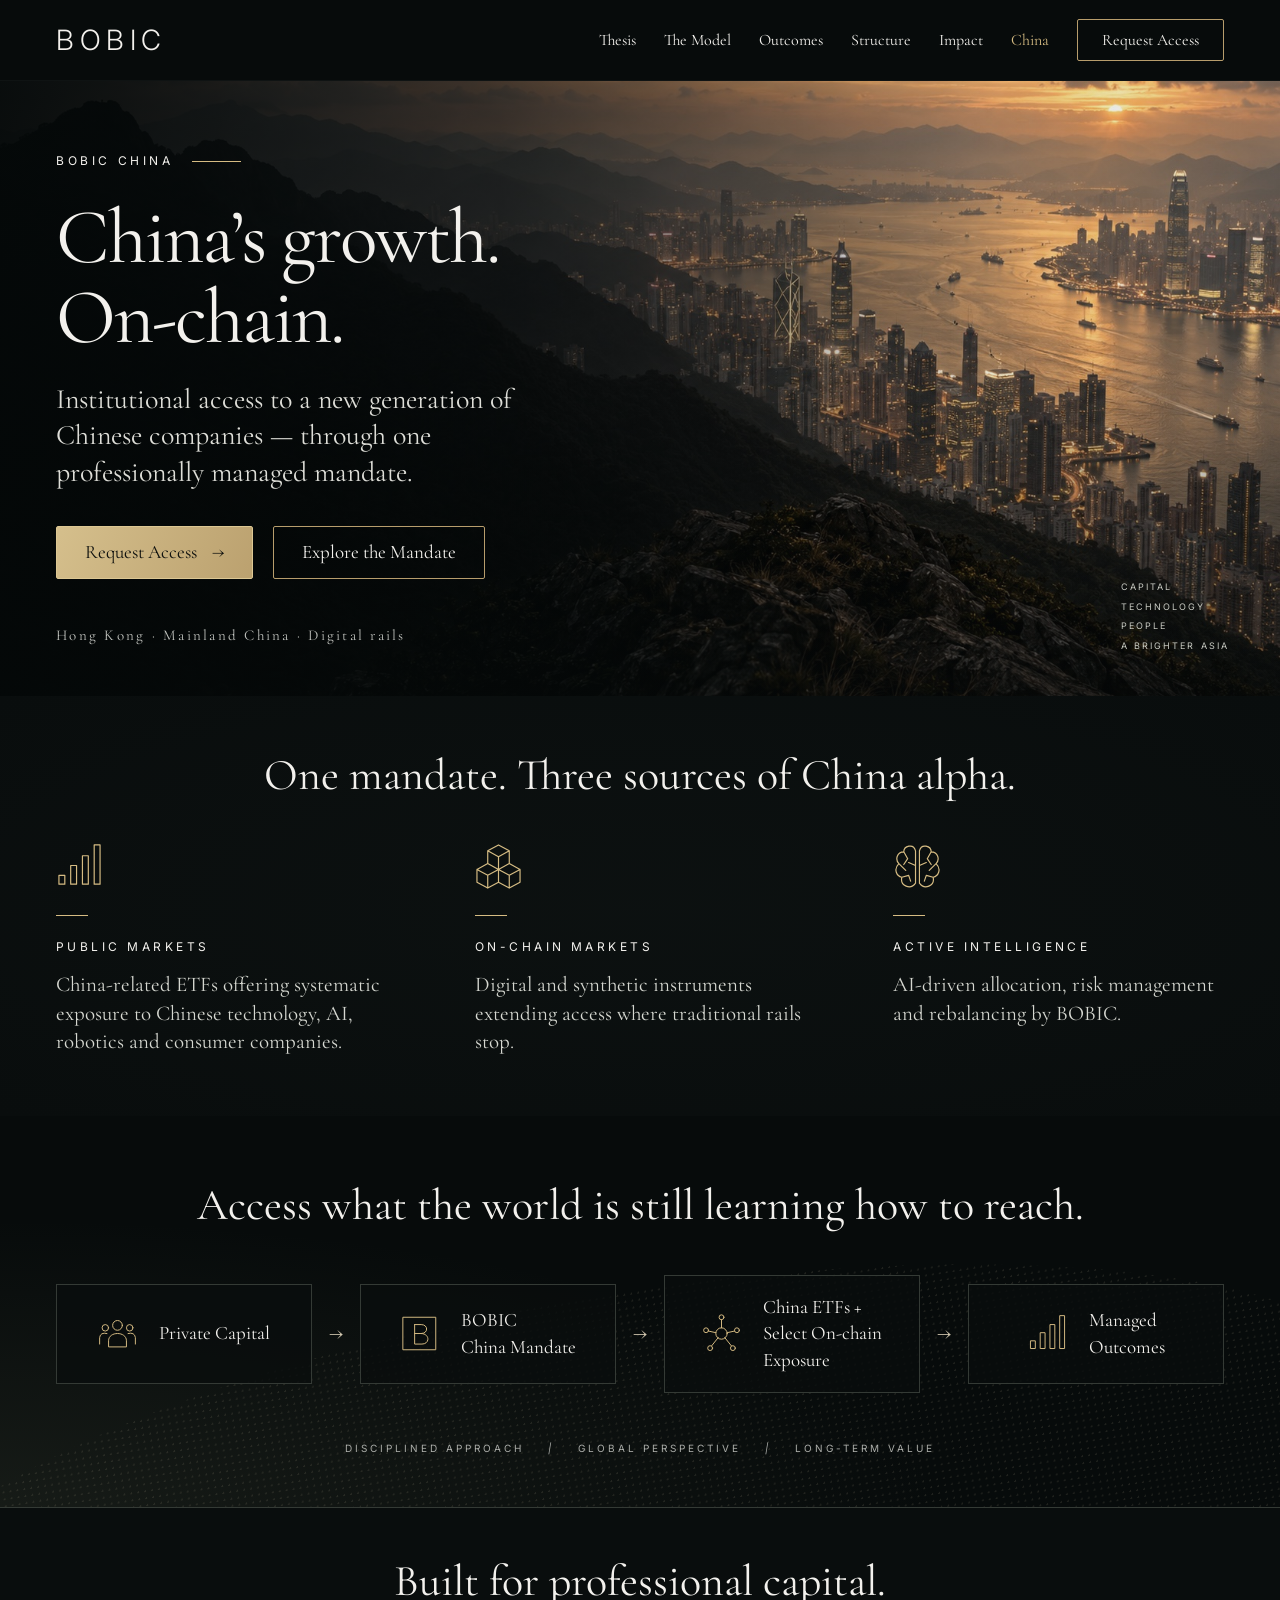
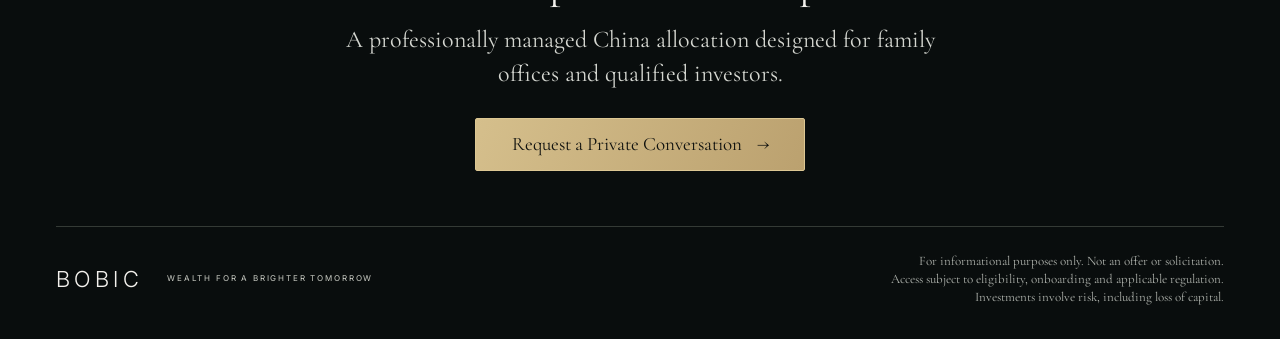
==== china/index.html @ f30c518b "Add China ETF mandate page after Impact in navigation" ====
<!DOCTYPE html>
<html lang="en">
<head>
<meta charset="utf-8">
<meta name="viewport" content="width=device-width, initial-scale=1">
<title>China | BOBIC — China’s growth. On-chain.</title>
<meta name="description" content="Explore the BOBIC China mandate: China-related ETFs, select on-chain exposure and active intelligence, designed for professional capital.">
<link rel="preconnect" href="https://fonts.googleapis.com">
<link rel="preconnect" href="https://fonts.gstatic.com" crossorigin>
<link href="https://fonts.googleapis.com/css2?family=Cormorant+Garamond:wght@400;500&family=Inter:wght@300;400;500&display=swap" rel="stylesheet">
<style>
:root{color-scheme:dark;--bg:#090d0d;--gold:#d6bc83;--line:#343a35;--text:#f3f1ed;--muted:#c2c4bf}*{box-sizing:border-box}html{scroll-behavior:smooth;scroll-padding-top:100px}body{margin:0;background:var(--bg);color:var(--text);font:22px/1.4 'Cormorant Garamond',Georgia,serif}a{color:inherit;text-decoration:none}a:focus-visible{outline:2px solid var(--gold);outline-offset:6px}.wrap{width:min(1180px,calc(100% - 112px));margin:auto}header{position:sticky;top:0;z-index:10;background:rgba(8,12,12,.96);border-bottom:1px solid #ffffff08}.nav{min-height:80px;display:flex;align-items:center;justify-content:space-between;gap:32px}.wordmark{font:300 28px/1 Inter,sans-serif;letter-spacing:.2em}.nav-links{display:flex;align-items:center;gap:28px;font-size:16px}.nav-links [aria-current]{color:var(--gold)}.button{display:inline-flex;align-items:center;justify-content:center;gap:15px;padding:12px 28px;border:1px solid #b79d6c;border-radius:2px;font-size:19px;transition:background .2s,color .2s}.button:hover{background:#d6bc8320}.button.gold{background:linear-gradient(115deg,#d5bf8c,#bba16f);color:#10120f;border-color:#dcc793}.button.gold:hover{background:#e5ce9b}.nav-links .button{font-size:16px;padding:9px 24px}.hero{position:relative;isolation:isolate;min-height:615px;display:flex;align-items:center;background:#111919 url('../assets/china-harbour.jpg') center 52%/cover no-repeat}.hero:before{content:'';position:absolute;inset:0;z-index:-1;background:linear-gradient(90deg,rgba(4,8,8,.92),rgba(4,8,8,.61) 39%,rgba(4,8,8,.08) 76%),linear-gradient(0deg,#080c0c88,transparent 55%)}.hero .wrap{padding:66px 0 44px}.eyebrow,.micro,.label,.principles{font-family:Inter,sans-serif;text-transform:uppercase;font-weight:400}.eyebrow{font-size:12px;letter-spacing:.3em;display:flex;align-items:center;gap:18px}.eyebrow:after{content:'';width:49px;height:1px;background:var(--gold)}h1,h2,p{margin:0}h1{font-size:clamp(52px,6.3vw,78px);font-weight:400;line-height:1.02;letter-spacing:-.025em;margin:28px 0 24px}.lede{font-size:28px;line-height:1.3;max-width:480px;color:#deded8}.actions{display:flex;flex-wrap:wrap;gap:20px;margin-top:36px}.hero-note{font-size:15px;letter-spacing:.15em;color:var(--muted);margin-top:46px}.micro{font-size:9px;line-height:2.2;letter-spacing:.23em;color:#c9cbc3}.hero .micro{position:absolute;right:4%;bottom:40px}.sources{padding:54px 0 60px;background:radial-gradient(ellipse at center,#13191850,transparent)}h2{font-size:clamp(32px,3.6vw,44px);font-weight:400;line-height:1.15;text-align:center}.cards{display:grid;grid-template-columns:repeat(3,1fr);gap:88px;margin-top:42px}.icon{width:47px;height:47px;color:var(--gold);fill:none;stroke:currentColor;stroke-width:1.2;stroke-linecap:round;stroke-linejoin:round}.rule{height:1px;width:32px;background:var(--gold);margin:17px 0 23px}.label{font-size:12px;letter-spacing:.29em;margin-bottom:15px}.cards p{font-size:21px;color:#d5d7d0;line-height:1.35}.flow{position:relative;overflow:hidden;border-bottom:1px solid var(--line);padding:64px 0 52px;background:radial-gradient(ellipse at 0% 100%,#59604b30,transparent 52%),#070b0b}.flow:before{content:'';pointer-events:none;position:absolute;inset:45% -10% -60%;opacity:.14;background-image:radial-gradient(#b4aa8e 1px,transparent 1px);background-size:7px 7px;transform:rotate(-9deg);border-radius:50%}.flow .wrap{position:relative}.steps{display:flex;align-items:center;gap:17px;margin-top:44px}.step{flex:1;min-height:100px;border:1px solid var(--line);background:#090d0dcc;display:flex;align-items:center;justify-content:center;gap:22px;padding:18px;font-size:19px}.step .icon{flex-shrink:0;width:39px;height:39px}.arrow{color:#d3c8b0}.principles{text-align:center;margin-top:48px;color:#acaeaa;font-size:10px;letter-spacing:.3em}.principles span{padding:0 24px}.access{padding:48px 0 55px;text-align:center}.access p{max-width:590px;margin:17px auto 28px;font-size:24px;color:#d4d6d0}.access .button{min-width:330px}.footer{border-top:1px solid var(--line);padding:25px 0 32px;display:flex;align-items:center;justify-content:space-between;gap:36px}.brand-line{display:flex;align-items:center;gap:24px}.brand-line .wordmark{font-size:22px}.brand-line .micro{font-size:8px}.disclaimer{text-align:right;color:#afb3ad;font-size:13px;max-width:470px}.skip{position:absolute;top:-100px;left:15px;background:var(--bg);padding:10px;z-index:20}.skip:focus{top:10px}@media(max-width:1050px){.wrap{width:calc(100% - 64px)}.nav-links{gap:18px}.cards{gap:40px}.step{gap:12px;padding:14px}.steps{gap:10px}.brand-line{flex-direction:column;align-items:flex-start;gap:12px}}@media(max-width:760px){.wrap{width:calc(100% - 40px)}.nav{flex-wrap:wrap;padding:20px 0 14px;gap:18px}.wordmark{font-size:24px}.nav-links{width:100%;overflow-x:auto;white-space:nowrap;gap:22px;padding:2px 0 8px;font-size:15px}.nav-links .button{padding:5px 12px;font-size:15px}.hero{min-height:600px;background-position:62% center}.hero .wrap{padding:48px 0}.hero:before{background:linear-gradient(90deg,#040808e8,#04080865),linear-gradient(0deg,#04080899,transparent)}.hero .micro{display:none}h1{font-size:59px}.lede{font-size:25px;max-width:400px}.hero-note{font-size:12px;letter-spacing:.09em}.actions{gap:12px}.button{font-size:18px;padding:12px 20px}.sources,.flow{padding:46px 0}.cards{grid-template-columns:1fr;gap:36px;margin-top:36px}.cards article{position:relative;padding-left:69px}.cards .icon{position:absolute;left:0;top:0}.rule{margin:0 0 18px}.cards p{max-width:430px}.steps{flex-direction:column;margin-top:32px}.step{width:100%;justify-content:flex-start;padding:20px;min-height:82px}.arrow{transform:rotate(90deg);line-height:1}.principles{line-height:2.2;margin-top:30px}.principles span{display:block;padding:0}.principles i{display:none}.access{padding:44px 0}.access p{font-size:22px}.access .button{min-width:0;width:100%;max-width:340px}.footer{align-items:flex-start;flex-direction:column;gap:22px}.disclaimer{text-align:left}.brand-line{gap:12px}}@media(prefers-reduced-motion:reduce){html{scroll-behavior:auto}*{transition:none!important}}
</style>
</head>
<body>
<a class="skip" href="#main">Skip to content</a>
<header><div class="wrap nav"><a class="wordmark" href="/" aria-label="BOBIC home">BOBIC</a><nav class="nav-links" aria-label="Main navigation"><a href="/#thesis">Thesis</a><a href="/#model">The Model</a><a href="/#outcome">Outcomes</a><a href="/#structure">Structure</a><a href="/#impact">Impact</a><a href="/china/" aria-current="page">China</a><a class="button" href="#access">Request Access</a></nav></div></header>
<main id="main">
<section class="hero" aria-labelledby="hero-title"><div class="wrap"><div class="eyebrow">BOBIC China</div><h1 id="hero-title">China’s growth.<br>On-chain.</h1><p class="lede">Institutional access to a new generation of Chinese companies — through one professionally managed mandate.</p><div class="actions"><a class="button gold" href="#access">Request Access <span aria-hidden="true">→</span></a><a class="button" href="#mandate">Explore the Mandate</a></div><p class="hero-note">Hong Kong · Mainland China · Digital rails</p></div><p class="micro" aria-hidden="true">Capital<br>Technology<br>People<br>A brighter Asia</p></section>
<section class="sources" id="mandate"><div class="wrap"><h2>One mandate. Three sources of China alpha.</h2><div class="cards">
<article><svg class="icon" viewBox="0 0 48 48" aria-hidden="true"><path d="M3 42V33H9V42ZM15 42V23H21V42ZM27 42V13H33V42ZM39 42V2H45V42Z"/></svg><div class="rule"></div><h3 class="label">Public markets</h3><p>China-related ETFs offering systematic exposure to Chinese technology, AI, robotics and consumer companies.</p></article>
<article><svg class="icon" viewBox="0 0 48 48" aria-hidden="true"><path d="m24 2 11 6v13l-11 6-11-6V8ZM13 8l11 6 11-6M24 14v13M13 21 2 27v13l11 6 11-6V27m-22 0 11 6 11-6M13 33v13M35 21l11 6v13l-11 6-11-6M24 27l11 6 11-6M35 33v13"/></svg><div class="rule"></div><h3 class="label">On-chain markets</h3><p>Digital and synthetic instruments extending access where traditional rails stop.</p></article>
<article><svg class="icon" viewBox="0 0 48 48" aria-hidden="true"><path d="M23 8c-2-8-12-5-12 1-7 0-9 8-5 12-6 6-2 13 3 14-2 9 9 13 14 6V8ZM27 8c2-8 12-5 12 1 7 0 9 8 5 12 6 6 2 13-3 14 2 9-9 13-14 6V8ZM11 9l4 7-4 6m-5-1 7 7m-4 7 7-2 2 6m5-16-7-3m23-11-4 7 4 6m5-1-7 7m4 7-7-2-2 6m-5-16 7-3"/></svg><div class="rule"></div><h3 class="label">Active intelligence</h3><p>AI-driven allocation, risk management and rebalancing by BOBIC.</p></article>
</div></div></section>
<section class="flow"><div class="wrap"><h2>Access what the world is still learning how to reach.</h2><div class="steps" aria-label="Mandate structure"><div class="step"><svg class="icon" viewBox="0 0 48 48" aria-hidden="true"><circle cx="24" cy="14" r="6"/><circle cx="9" cy="17" r="4"/><circle cx="39" cy="17" r="4"/><path d="M13 40V33c0-12 22-12 22 0v7ZM2 37v-8q1-7 9-5m26 0q8-2 9 5v8"/></svg><span>Private Capital</span></div><span class="arrow" aria-hidden="true">→</span><div class="step"><svg class="icon" viewBox="0 0 48 48" aria-hidden="true"><path d="M4 4H44V44H4ZM18 13h8c9 0 9 11 0 11h-8m0-11v24h9c10 0 10-13-1-13"/></svg><span>BOBIC<br>China Mandate</span></div><span class="arrow" aria-hidden="true">→</span><div class="step"><svg class="icon" viewBox="0 0 48 48" aria-hidden="true"><circle cx="24" cy="24" r="7"/><circle cx="24" cy="4" r="3"/><circle cx="5" cy="20" r="3"/><circle cx="43" cy="20" r="3"/><circle cx="10" cy="42" r="3"/><circle cx="38" cy="42" r="3"/><path d="M24 7v10M8 21l9 2m14 0 9-2M12 39l8-10m8 0 8 10"/></svg><span>China ETFs +<br>Select On-chain<br>Exposure</span></div><span class="arrow" aria-hidden="true">→</span><div class="step"><svg class="icon" viewBox="0 0 48 48" aria-hidden="true"><path d="M3 42V33H9V42ZM15 42V23H21V42ZM27 42V13H33V42ZM39 42V2H45V42Z"/></svg><span>Managed<br>Outcomes</span></div></div><p class="principles"><span>Disciplined approach</span><i aria-hidden="true">|</i><span>Global perspective</span><i aria-hidden="true">|</i><span>Long-term value</span></p></div></section>
<section class="access" id="access"><div class="wrap"><h2>Built for professional capital.</h2><p>A professionally managed China allocation designed for family offices and qualified investors.</p><a class="button gold" href="mailto:contact@bobic.ai?subject=BOBIC%20China%20Mandate%20Enquiry">Request a Private Conversation <span aria-hidden="true">→</span></a></div></section>
</main>
<footer class="wrap footer"><div class="brand-line"><a class="wordmark" href="/">BOBIC</a><span class="micro">Wealth for a brighter tomorrow</span></div><p class="disclaimer">For informational purposes only. Not an offer or solicitation.<br>Access subject to eligibility, onboarding and applicable regulation.<br>Investments involve risk, including loss of capital.</p></footer>
</body>
</html>
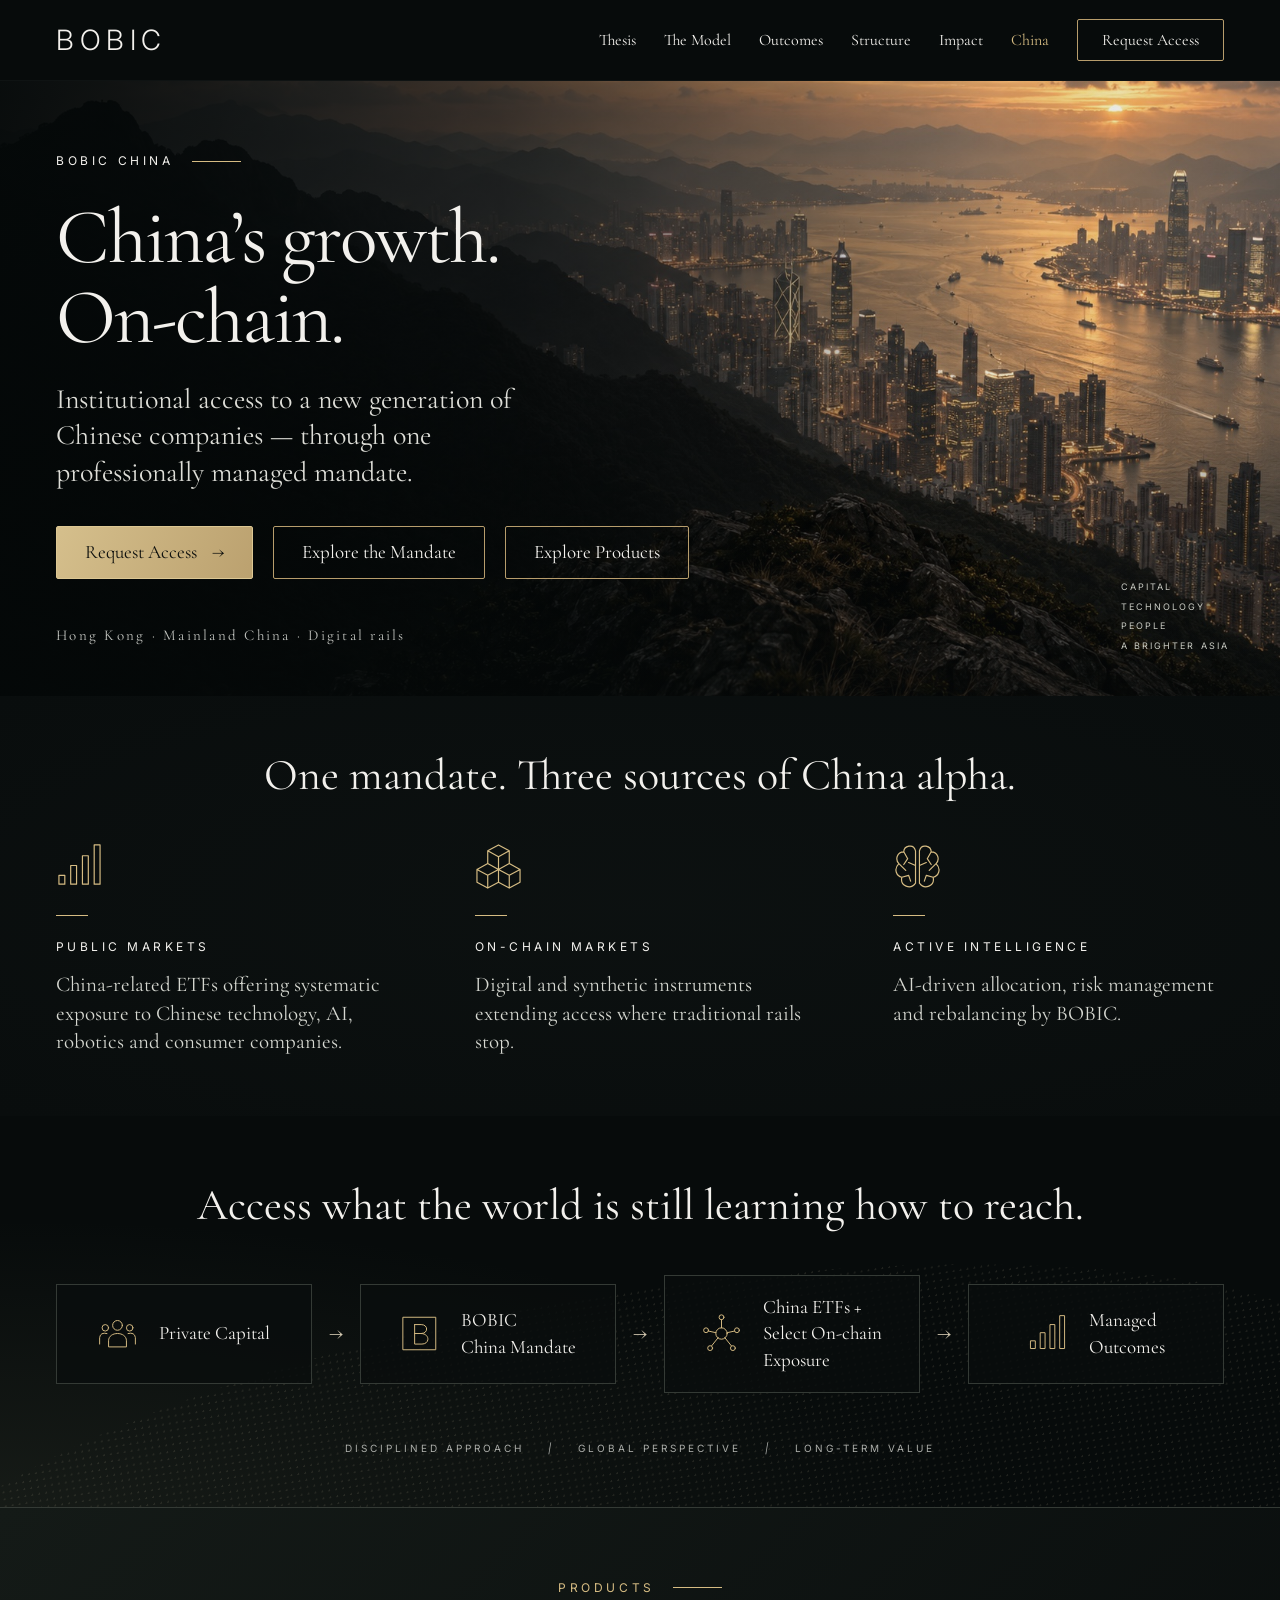
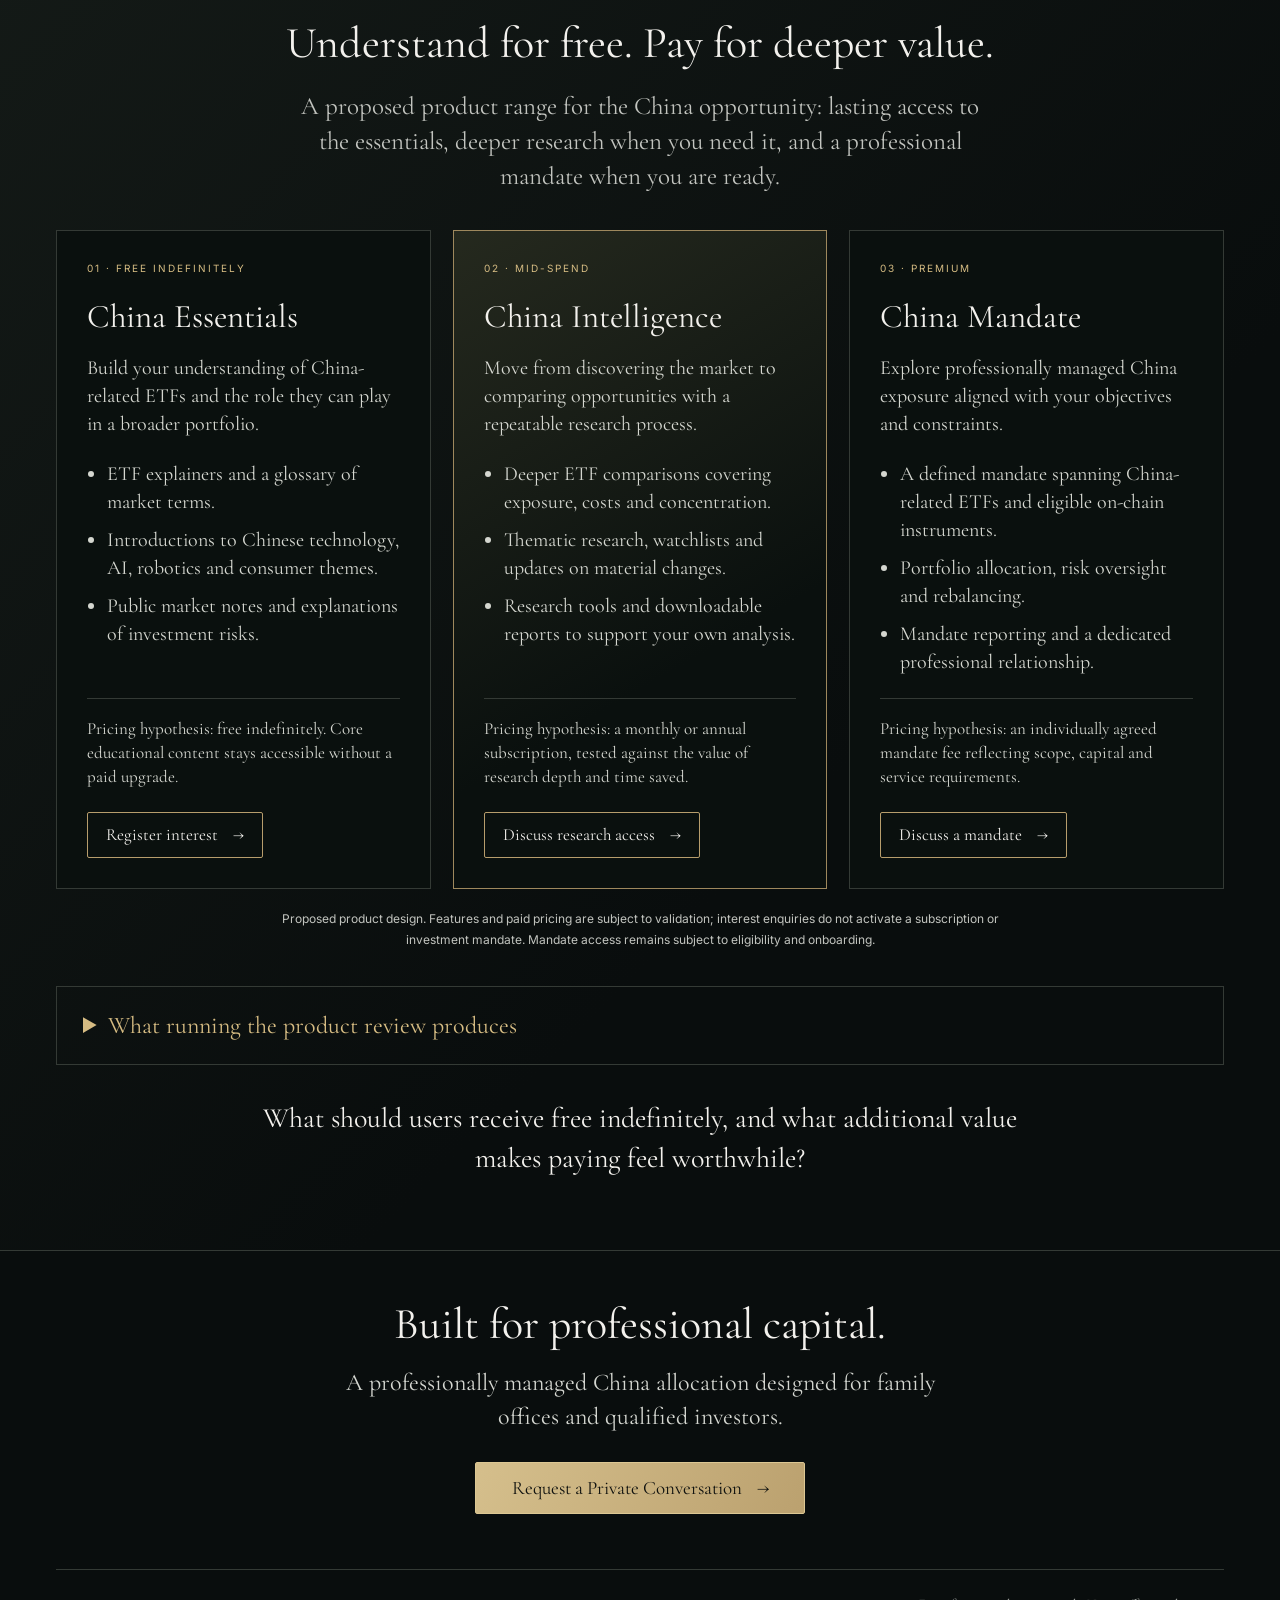
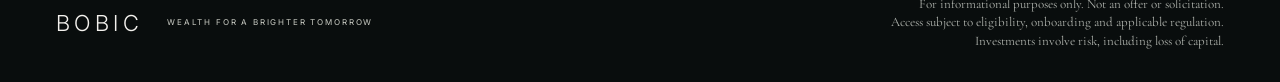
==== commit fcc58884: "Add China product tiers and freemium review framework" ====
--- a/china/index.html
+++ b/china/index.html
@@ -9,20 +9,87 @@
 <link rel="preconnect" href="https://fonts.gstatic.com" crossorigin>
 <link href="https://fonts.googleapis.com/css2?family=Cormorant+Garamond:wght@400;500&family=Inter:wght@300;400;500&display=swap" rel="stylesheet">
 <style>
-:root{color-scheme:dark;--bg:#090d0d;--gold:#d6bc83;--line:#343a35;--text:#f3f1ed;--muted:#c2c4bf}*{box-sizing:border-box}html{scroll-behavior:smooth;scroll-padding-top:100px}body{margin:0;background:var(--bg);color:var(--text);font:22px/1.4 'Cormorant Garamond',Georgia,serif}a{color:inherit;text-decoration:none}a:focus-visible{outline:2px solid var(--gold);outline-offset:6px}.wrap{width:min(1180px,calc(100% - 112px));margin:auto}header{position:sticky;top:0;z-index:10;background:rgba(8,12,12,.96);border-bottom:1px solid #ffffff08}.nav{min-height:80px;display:flex;align-items:center;justify-content:space-between;gap:32px}.wordmark{font:300 28px/1 Inter,sans-serif;letter-spacing:.2em}.nav-links{display:flex;align-items:center;gap:28px;font-size:16px}.nav-links [aria-current]{color:var(--gold)}.button{display:inline-flex;align-items:center;justify-content:center;gap:15px;padding:12px 28px;border:1px solid #b79d6c;border-radius:2px;font-size:19px;transition:background .2s,color .2s}.button:hover{background:#d6bc8320}.button.gold{background:linear-gradient(115deg,#d5bf8c,#bba16f);color:#10120f;border-color:#dcc793}.button.gold:hover{background:#e5ce9b}.nav-links .button{font-size:16px;padding:9px 24px}.hero{position:relative;isolation:isolate;min-height:615px;display:flex;align-items:center;background:#111919 url('../assets/china-harbour.jpg') center 52%/cover no-repeat}.hero:before{content:'';position:absolute;inset:0;z-index:-1;background:linear-gradient(90deg,rgba(4,8,8,.92),rgba(4,8,8,.61) 39%,rgba(4,8,8,.08) 76%),linear-gradient(0deg,#080c0c88,transparent 55%)}.hero .wrap{padding:66px 0 44px}.eyebrow,.micro,.label,.principles{font-family:Inter,sans-serif;text-transform:uppercase;font-weight:400}.eyebrow{font-size:12px;letter-spacing:.3em;display:flex;align-items:center;gap:18px}.eyebrow:after{content:'';width:49px;height:1px;background:var(--gold)}h1,h2,p{margin:0}h1{font-size:clamp(52px,6.3vw,78px);font-weight:400;line-height:1.02;letter-spacing:-.025em;margin:28px 0 24px}.lede{font-size:28px;line-height:1.3;max-width:480px;color:#deded8}.actions{display:flex;flex-wrap:wrap;gap:20px;margin-top:36px}.hero-note{font-size:15px;letter-spacing:.15em;color:var(--muted);margin-top:46px}.micro{font-size:9px;line-height:2.2;letter-spacing:.23em;color:#c9cbc3}.hero .micro{position:absolute;right:4%;bottom:40px}.sources{padding:54px 0 60px;background:radial-gradient(ellipse at center,#13191850,transparent)}h2{font-size:clamp(32px,3.6vw,44px);font-weight:400;line-height:1.15;text-align:center}.cards{display:grid;grid-template-columns:repeat(3,1fr);gap:88px;margin-top:42px}.icon{width:47px;height:47px;color:var(--gold);fill:none;stroke:currentColor;stroke-width:1.2;stroke-linecap:round;stroke-linejoin:round}.rule{height:1px;width:32px;background:var(--gold);margin:17px 0 23px}.label{font-size:12px;letter-spacing:.29em;margin-bottom:15px}.cards p{font-size:21px;color:#d5d7d0;line-height:1.35}.flow{position:relative;overflow:hidden;border-bottom:1px solid var(--line);padding:64px 0 52px;background:radial-gradient(ellipse at 0% 100%,#59604b30,transparent 52%),#070b0b}.flow:before{content:'';pointer-events:none;position:absolute;inset:45% -10% -60%;opacity:.14;background-image:radial-gradient(#b4aa8e 1px,transparent 1px);background-size:7px 7px;transform:rotate(-9deg);border-radius:50%}.flow .wrap{position:relative}.steps{display:flex;align-items:center;gap:17px;margin-top:44px}.step{flex:1;min-height:100px;border:1px solid var(--line);background:#090d0dcc;display:flex;align-items:center;justify-content:center;gap:22px;padding:18px;font-size:19px}.step .icon{flex-shrink:0;width:39px;height:39px}.arrow{color:#d3c8b0}.principles{text-align:center;margin-top:48px;color:#acaeaa;font-size:10px;letter-spacing:.3em}.principles span{padding:0 24px}.access{padding:48px 0 55px;text-align:center}.access p{max-width:590px;margin:17px auto 28px;font-size:24px;color:#d4d6d0}.access .button{min-width:330px}.footer{border-top:1px solid var(--line);padding:25px 0 32px;display:flex;align-items:center;justify-content:space-between;gap:36px}.brand-line{display:flex;align-items:center;gap:24px}.brand-line .wordmark{font-size:22px}.brand-line .micro{font-size:8px}.disclaimer{text-align:right;color:#afb3ad;font-size:13px;max-width:470px}.skip{position:absolute;top:-100px;left:15px;background:var(--bg);padding:10px;z-index:20}.skip:focus{top:10px}@media(max-width:1050px){.wrap{width:calc(100% - 64px)}.nav-links{gap:18px}.cards{gap:40px}.step{gap:12px;padding:14px}.steps{gap:10px}.brand-line{flex-direction:column;align-items:flex-start;gap:12px}}@media(max-width:760px){.wrap{width:calc(100% - 40px)}.nav{flex-wrap:wrap;padding:20px 0 14px;gap:18px}.wordmark{font-size:24px}.nav-links{width:100%;overflow-x:auto;white-space:nowrap;gap:22px;padding:2px 0 8px;font-size:15px}.nav-links .button{padding:5px 12px;font-size:15px}.hero{min-height:600px;background-position:62% center}.hero .wrap{padding:48px 0}.hero:before{background:linear-gradient(90deg,#040808e8,#04080865),linear-gradient(0deg,#04080899,transparent)}.hero .micro{display:none}h1{font-size:59px}.lede{font-size:25px;max-width:400px}.hero-note{font-size:12px;letter-spacing:.09em}.actions{gap:12px}.button{font-size:18px;padding:12px 20px}.sources,.flow{padding:46px 0}.cards{grid-template-columns:1fr;gap:36px;margin-top:36px}.cards article{position:relative;padding-left:69px}.cards .icon{position:absolute;left:0;top:0}.rule{margin:0 0 18px}.cards p{max-width:430px}.steps{flex-direction:column;margin-top:32px}.step{width:100%;justify-content:flex-start;padding:20px;min-height:82px}.arrow{transform:rotate(90deg);line-height:1}.principles{line-height:2.2;margin-top:30px}.principles span{display:block;padding:0}.principles i{display:none}.access{padding:44px 0}.access p{font-size:22px}.access .button{min-width:0;width:100%;max-width:340px}.footer{align-items:flex-start;flex-direction:column;gap:22px}.disclaimer{text-align:left}.brand-line{gap:12px}}@media(prefers-reduced-motion:reduce){html{scroll-behavior:auto}*{transition:none!important}}
+:root{color-scheme:dark;--bg:#090d0d;--gold:#d6bc83;--line:#343a35;--text:#f3f1ed;--muted:#c2c4bf}*{box-sizing:border-box}html{scroll-behavior:smooth;scroll-padding-top:100px}body{margin:0;background:var(--bg);color:var(--text);font:22px/1.4 'Cormorant Garamond',Georgia,serif}a{color:inherit;text-decoration:none}a:focus-visible{outline:2px solid var(--gold);outline-offset:6px}.wrap{width:min(1180px,calc(100% - 112px));margin:auto}header{position:sticky;top:0;z-index:10;background:rgba(8,12,12,.96);border-bottom:1px solid #ffffff08}.nav{min-height:80px;display:flex;align-items:center;justify-content:space-between;gap:32px}.wordmark{font:300 28px/1 Inter,sans-serif;letter-spacing:.2em}.nav-links{display:flex;align-items:center;gap:28px;font-size:16px}.nav-links [aria-current]{color:var(--gold)}.button{display:inline-flex;align-items:center;justify-content:center;gap:15px;padding:12px 28px;border:1px solid #b79d6c;border-radius:2px;font-size:19px;transition:background .2s,color .2s}.button:hover{background:#d6bc8320}.button.gold{background:linear-gradient(115deg,#d5bf8c,#bba16f);color:#10120f;border-color:#dcc793}.button.gold:hover{background:#e5ce9b}.nav-links .button{font-size:16px;padding:9px 24px}.hero{position:relative;isolation:isolate;min-height:615px;display:flex;align-items:center;background:#111919 url('../assets/china-harbour.jpg') center 52%/cover no-repeat}.hero:before{content:'';position:absolute;inset:0;z-index:-1;background:linear-gradient(90deg,rgba(4,8,8,.92),rgba(4,8,8,.61) 39%,rgba(4,8,8,.08) 76%),linear-gradient(0deg,#080c0c88,transparent 55%)}.hero .wrap{padding:66px 0 44px}.eyebrow,.micro,.label,.principles{font-family:Inter,sans-serif;text-transform:uppercase;font-weight:400}.eyebrow{font-size:12px;letter-spacing:.3em;display:flex;align-items:center;gap:18px}.eyebrow:after{content:'';width:49px;height:1px;background:var(--gold)}h1,h2,p{margin:0}h1{font-size:clamp(52px,6.3vw,78px);font-weight:400;line-height:1.02;letter-spacing:-.025em;margin:28px 0 24px}.lede{font-size:28px;line-height:1.3;max-width:480px;color:#deded8}.actions{display:flex;flex-wrap:wrap;gap:20px;margin-top:36px}.hero-note{font-size:15px;letter-spacing:.15em;color:var(--muted);margin-top:46px}.micro{font-size:9px;line-height:2.2;letter-spacing:.23em;color:#c9cbc3}.hero .micro{position:absolute;right:4%;bottom:40px}.sources{padding:54px 0 60px;background:radial-gradient(ellipse at center,#13191850,transparent)}h2{font-size:clamp(32px,3.6vw,44px);font-weight:400;line-height:1.15;text-align:center}.cards{display:grid;grid-template-columns:repeat(3,1fr);gap:88px;margin-top:42px}.icon{width:47px;height:47px;color:var(--gold);fill:none;stroke:currentColor;stroke-width:1.2;stroke-linecap:round;stroke-linejoin:round}.rule{height:1px;width:32px;background:var(--gold);margin:17px 0 23px}.label{font-size:12px;letter-spacing:.29em;margin-bottom:15px}.cards p{font-size:21px;color:#d5d7d0;line-height:1.35}.flow{position:relative;overflow:hidden;border-bottom:1px solid var(--line);padding:64px 0 52px;background:radial-gradient(ellipse at 0% 100%,#59604b30,transparent 52%),#070b0b}.flow:before{content:'';pointer-events:none;position:absolute;inset:45% -10% -60%;opacity:.14;background-image:radial-gradient(#b4aa8e 1px,transparent 1px);background-size:7px 7px;transform:rotate(-9deg);border-radius:50%}.flow .wrap{position:relative}.steps{display:flex;align-items:center;gap:17px;margin-top:44px}.step{flex:1;min-height:100px;border:1px solid var(--line);background:#090d0dcc;display:flex;align-items:center;justify-content:center;gap:22px;padding:18px;font-size:19px}.step .icon{flex-shrink:0;width:39px;height:39px}.arrow{color:#d3c8b0}.principles{text-align:center;margin-top:48px;color:#acaeaa;font-size:10px;letter-spacing:.3em}.principles span{padding:0 24px}.access{padding:48px 0 55px;text-align:center}.access p{max-width:590px;margin:17px auto 28px;font-size:24px;color:#d4d6d0}.access .button{min-width:330px}.footer{border-top:1px solid var(--line);padding:25px 0 32px;display:flex;align-items:center;justify-content:space-between;gap:36px}.brand-line{display:flex;align-items:center;gap:24px}.brand-line .wordmark{font-size:22px}.brand-line .micro{font-size:8px}.disclaimer{text-align:right;color:#afb3ad;font-size:13px;max-width:470px}.skip{position:absolute;top:-100px;left:15px;background:var(--bg);padding:10px;z-index:20}.skip:focus{top:10px}@media(max-width:1050px){.wrap{width:calc(100% - 64px)}.nav-links{gap:18px}.cards{gap:40px}.step{gap:12px;padding:14px}.steps{gap:10px}.brand-line{flex-direction:column;align-items:flex-start;gap:12px}}@media(max-width:760px){.wrap{width:calc(100% - 40px)}.nav{flex-wrap:wrap;padding:20px 0 14px;gap:18px}.wordmark{font-size:24px}.nav-links{width:100%;flex-wrap:wrap;gap:12px 20px;padding:2px 0 8px;font-size:15px}.nav-links .button{padding:5px 12px;font-size:15px}.hero{min-height:600px;background-position:62% center}.hero .wrap{padding:48px 0}.hero:before{background:linear-gradient(90deg,#040808e8,#04080865),linear-gradient(0deg,#04080899,transparent)}.hero .micro{display:none}h1{font-size:59px}.lede{font-size:25px;max-width:400px}.hero-note{font-size:12px;letter-spacing:.09em}.actions{gap:12px}.button{font-size:18px;padding:12px 20px}.sources,.flow{padding:46px 0}.cards{grid-template-columns:1fr;gap:36px;margin-top:36px}.cards article{position:relative;padding-left:69px}.cards .icon{position:absolute;left:0;top:0}.rule{margin:0 0 18px}.cards p{max-width:430px}.steps{flex-direction:column;margin-top:32px}.step{width:100%;justify-content:flex-start;padding:20px;min-height:82px}.arrow{transform:rotate(90deg);line-height:1}.principles{line-height:2.2;margin-top:30px}.principles span{display:block;padding:0}.principles i{display:none}.access{padding:44px 0}.access p{font-size:22px}.access .button{min-width:0;width:100%;max-width:340px}.footer{align-items:flex-start;flex-direction:column;gap:22px}.disclaimer{text-align:left}.brand-line{gap:12px}}@media(prefers-reduced-motion:reduce){html{scroll-behavior:auto}*{transition:none!important}}
+
+.products{padding:72px 0;border-bottom:1px solid var(--line);background:linear-gradient(135deg,#141a17,#090d0d 65%)}
+.products .eyebrow{justify-content:center;color:var(--gold);margin-bottom:22px}
+.products-intro{max-width:710px;margin:20px auto 36px;text-align:center;color:var(--muted);font-size:25px}
+.product-grid{display:grid;grid-template-columns:repeat(3,minmax(0,1fr));gap:22px}
+.product-card{display:flex;flex-direction:column;align-items:flex-start;padding:30px;border:1px solid var(--line);background:#0a100e}
+.product-card.featured{border-color:#9e885d;background:linear-gradient(150deg,#25291e,#0a100e 65%)}
+.product-card h3{font-size:33px;font-weight:400;line-height:1.15;margin:8px 0 18px}
+.product-card .label{color:var(--gold);font-size:10px;letter-spacing:.2em}
+.product-card p,.product-card li{font-size:20px;color:#d5d7d0}
+.product-card ul{padding-left:20px;margin:22px 0;flex:1}
+.product-card li+li{margin-top:10px}
+.product-card .price-note{padding-top:18px;border-top:1px solid var(--line);font-size:17px;margin-bottom:24px}
+.product-card .button{font-size:17px;padding:10px 18px}
+.product-framework{margin-top:36px;border:1px solid var(--line);padding:22px 26px}
+.product-framework summary{cursor:pointer;color:var(--gold);font-size:24px}
+.framework-grid{display:grid;grid-template-columns:1fr 1fr;gap:26px;margin-top:28px}
+.framework-grid h4{font-size:23px;font-weight:500;margin:0 0 10px}
+.framework-grid p{font-size:19px;color:var(--muted)}
+.product-question{margin:34px auto 0;max-width:800px;text-align:center;font-size:28px}
+.product-status{text-align:center;color:var(--muted);font:12px/1.7 Inter,sans-serif;margin:20px auto 0;max-width:760px}
+@media(max-width:900px){.product-grid{grid-template-columns:1fr}.product-card{padding:26px}.product-card h3{font-size:30px}.product-card ul{width:100%}}
+@media(max-width:760px){.products{padding:46px 0}.products-intro{font-size:22px}.framework-grid{grid-template-columns:1fr}.product-framework{padding:20px}.product-question{font-size:25px}html{scroll-padding-top:165px}}
 </style>
 </head>
 <body>
 <a class="skip" href="#main">Skip to content</a>
 <header><div class="wrap nav"><a class="wordmark" href="/" aria-label="BOBIC home">BOBIC</a><nav class="nav-links" aria-label="Main navigation"><a href="/#thesis">Thesis</a><a href="/#model">The Model</a><a href="/#outcome">Outcomes</a><a href="/#structure">Structure</a><a href="/#impact">Impact</a><a href="/china/" aria-current="page">China</a><a class="button" href="#access">Request Access</a></nav></div></header>
 <main id="main">
-<section class="hero" aria-labelledby="hero-title"><div class="wrap"><div class="eyebrow">BOBIC China</div><h1 id="hero-title">China’s growth.<br>On-chain.</h1><p class="lede">Institutional access to a new generation of Chinese companies — through one professionally managed mandate.</p><div class="actions"><a class="button gold" href="#access">Request Access <span aria-hidden="true">→</span></a><a class="button" href="#mandate">Explore the Mandate</a></div><p class="hero-note">Hong Kong · Mainland China · Digital rails</p></div><p class="micro" aria-hidden="true">Capital<br>Technology<br>People<br>A brighter Asia</p></section>
+<section class="hero" aria-labelledby="hero-title"><div class="wrap"><div class="eyebrow">BOBIC China</div><h1 id="hero-title">China’s growth.<br>On-chain.</h1><p class="lede">Institutional access to a new generation of Chinese companies — through one professionally managed mandate.</p><div class="actions"><a class="button gold" href="#access">Request Access <span aria-hidden="true">→</span></a><a class="button" href="#mandate">Explore the Mandate</a><a class="button" href="#products">Explore Products</a></div><p class="hero-note">Hong Kong · Mainland China · Digital rails</p></div><p class="micro" aria-hidden="true">Capital<br>Technology<br>People<br>A brighter Asia</p></section>
 <section class="sources" id="mandate"><div class="wrap"><h2>One mandate. Three sources of China alpha.</h2><div class="cards">
 <article><svg class="icon" viewBox="0 0 48 48" aria-hidden="true"><path d="M3 42V33H9V42ZM15 42V23H21V42ZM27 42V13H33V42ZM39 42V2H45V42Z"/></svg><div class="rule"></div><h3 class="label">Public markets</h3><p>China-related ETFs offering systematic exposure to Chinese technology, AI, robotics and consumer companies.</p></article>
 <article><svg class="icon" viewBox="0 0 48 48" aria-hidden="true"><path d="m24 2 11 6v13l-11 6-11-6V8ZM13 8l11 6 11-6M24 14v13M13 21 2 27v13l11 6 11-6V27m-22 0 11 6 11-6M13 33v13M35 21l11 6v13l-11 6-11-6M24 27l11 6 11-6M35 33v13"/></svg><div class="rule"></div><h3 class="label">On-chain markets</h3><p>Digital and synthetic instruments extending access where traditional rails stop.</p></article>
 <article><svg class="icon" viewBox="0 0 48 48" aria-hidden="true"><path d="M23 8c-2-8-12-5-12 1-7 0-9 8-5 12-6 6-2 13 3 14-2 9 9 13 14 6V8ZM27 8c2-8 12-5 12 1 7 0 9 8 5 12 6 6 2 13-3 14 2 9-9 13-14 6V8ZM11 9l4 7-4 6m-5-1 7 7m-4 7 7-2 2 6m5-16-7-3m23-11-4 7 4 6m5-1-7 7m4 7-7-2-2 6m-5-16 7-3"/></svg><div class="rule"></div><h3 class="label">Active intelligence</h3><p>AI-driven allocation, risk management and rebalancing by BOBIC.</p></article>
 </div></div></section>
 <section class="flow"><div class="wrap"><h2>Access what the world is still learning how to reach.</h2><div class="steps" aria-label="Mandate structure"><div class="step"><svg class="icon" viewBox="0 0 48 48" aria-hidden="true"><circle cx="24" cy="14" r="6"/><circle cx="9" cy="17" r="4"/><circle cx="39" cy="17" r="4"/><path d="M13 40V33c0-12 22-12 22 0v7ZM2 37v-8q1-7 9-5m26 0q8-2 9 5v8"/></svg><span>Private Capital</span></div><span class="arrow" aria-hidden="true">→</span><div class="step"><svg class="icon" viewBox="0 0 48 48" aria-hidden="true"><path d="M4 4H44V44H4ZM18 13h8c9 0 9 11 0 11h-8m0-11v24h9c10 0 10-13-1-13"/></svg><span>BOBIC<br>China Mandate</span></div><span class="arrow" aria-hidden="true">→</span><div class="step"><svg class="icon" viewBox="0 0 48 48" aria-hidden="true"><circle cx="24" cy="24" r="7"/><circle cx="24" cy="4" r="3"/><circle cx="5" cy="20" r="3"/><circle cx="43" cy="20" r="3"/><circle cx="10" cy="42" r="3"/><circle cx="38" cy="42" r="3"/><path d="M24 7v10M8 21l9 2m14 0 9-2M12 39l8-10m8 0 8 10"/></svg><span>China ETFs +<br>Select On-chain<br>Exposure</span></div><span class="arrow" aria-hidden="true">→</span><div class="step"><svg class="icon" viewBox="0 0 48 48" aria-hidden="true"><path d="M3 42V33H9V42ZM15 42V23H21V42ZM27 42V13H33V42ZM39 42V2H45V42Z"/></svg><span>Managed<br>Outcomes</span></div></div><p class="principles"><span>Disciplined approach</span><i aria-hidden="true">|</i><span>Global perspective</span><i aria-hidden="true">|</i><span>Long-term value</span></p></div></section>
+<section class="products" id="products" aria-labelledby="products-title">
+  <div class="wrap">
+    <div class="eyebrow">Products</div>
+    <h2 id="products-title">Understand for free. Pay for deeper value.</h2>
+    <p class="products-intro">A proposed product range for the China opportunity: lasting access to the essentials, deeper research when you need it, and a professional mandate when you are ready.</p>
+    <div class="product-grid">
+      <article class="product-card">
+        <span class="label">01 · Free indefinitely</span>
+        <h3>China Essentials</h3>
+        <p>Build your understanding of China-related ETFs and the role they can play in a broader portfolio.</p>
+        <ul><li>ETF explainers and a glossary of market terms.</li><li>Introductions to Chinese technology, AI, robotics and consumer themes.</li><li>Public market notes and explanations of investment risks.</li></ul>
+        <p class="price-note">Pricing hypothesis: free indefinitely. Core educational content stays accessible without a paid upgrade.</p>
+        <a class="button" href="mailto:contact@bobic.ai?subject=Interest%20in%20China%20Essentials">Register interest <span aria-hidden="true">→</span></a>
+      </article>
+      <article class="product-card featured">
+        <span class="label">02 · Mid-spend</span>
+        <h3>China Intelligence</h3>
+        <p>Move from discovering the market to comparing opportunities with a repeatable research process.</p>
+        <ul><li>Deeper ETF comparisons covering exposure, costs and concentration.</li><li>Thematic research, watchlists and updates on material changes.</li><li>Research tools and downloadable reports to support your own analysis.</li></ul>
+        <p class="price-note">Pricing hypothesis: a monthly or annual subscription, tested against the value of research depth and time saved.</p>
+        <a class="button" href="mailto:contact@bobic.ai?subject=Interest%20in%20China%20Intelligence">Discuss research access <span aria-hidden="true">→</span></a>
+      </article>
+      <article class="product-card">
+        <span class="label">03 · Premium</span>
+        <h3>China Mandate</h3>
+        <p>Explore professionally managed China exposure aligned with your objectives and constraints.</p>
+        <ul><li>A defined mandate spanning China-related ETFs and eligible on-chain instruments.</li><li>Portfolio allocation, risk oversight and rebalancing.</li><li>Mandate reporting and a dedicated professional relationship.</li></ul>
+        <p class="price-note">Pricing hypothesis: an individually agreed mandate fee reflecting scope, capital and service requirements.</p>
+        <a class="button" href="mailto:contact@bobic.ai?subject=BOBIC%20China%20Mandate%20Enquiry">Discuss a mandate <span aria-hidden="true">→</span></a>
+      </article>
+    </div>
+    <p class="product-status">Proposed product design. Features and paid pricing are subject to validation; interest enquiries do not activate a subscription or investment mandate. Mandate access remains subject to eligibility and onboarding.</p>
+    <details class="product-framework">
+      <summary>What running the product review produces</summary>
+      <div class="framework-grid">
+        <div><h4>Freemium audit</h4><p>Seven scores and prioritized fixes across free value, activation, segmentation, upgrade value, offer timing, pricing and retention. Scores are produced from evidence, not assumed results.</p></div>
+        <div><h4>Segmentation</h4><p>A view of each segment’s user counts, revenue, average revenue per user (ARPU), churn and relevant offers. These measures require observed customer and revenue data.</p></div>
+        <div><h4>Monetization lifecycle</h4><p>Essentials becomes relevant at discovery; Intelligence when recurring comparison and monitoring needs emerge; Mandate when an eligible investor wants professional implementation and ongoing oversight.</p></div>
+        <div><h4>Three-tier design</h4><p>Free, mid-spend and premium offers with explicit pricing hypotheses. Validate willingness to pay, conversion and retention before finalizing features and prices.</p></div>
+      </div>
+    </details>
+    <p class="product-question">What should users receive free indefinitely, and what additional value makes paying feel worthwhile?</p>
+  </div>
+</section>
 <section class="access" id="access"><div class="wrap"><h2>Built for professional capital.</h2><p>A professionally managed China allocation designed for family offices and qualified investors.</p><a class="button gold" href="mailto:contact@bobic.ai?subject=BOBIC%20China%20Mandate%20Enquiry">Request a Private Conversation <span aria-hidden="true">→</span></a></div></section>
 </main>
 <footer class="wrap footer"><div class="brand-line"><a class="wordmark" href="/">BOBIC</a><span class="micro">Wealth for a brighter tomorrow</span></div><p class="disclaimer">For informational purposes only. Not an offer or solicitation.<br>Access subject to eligibility, onboarding and applicable regulation.<br>Investments involve risk, including loss of capital.</p></footer>
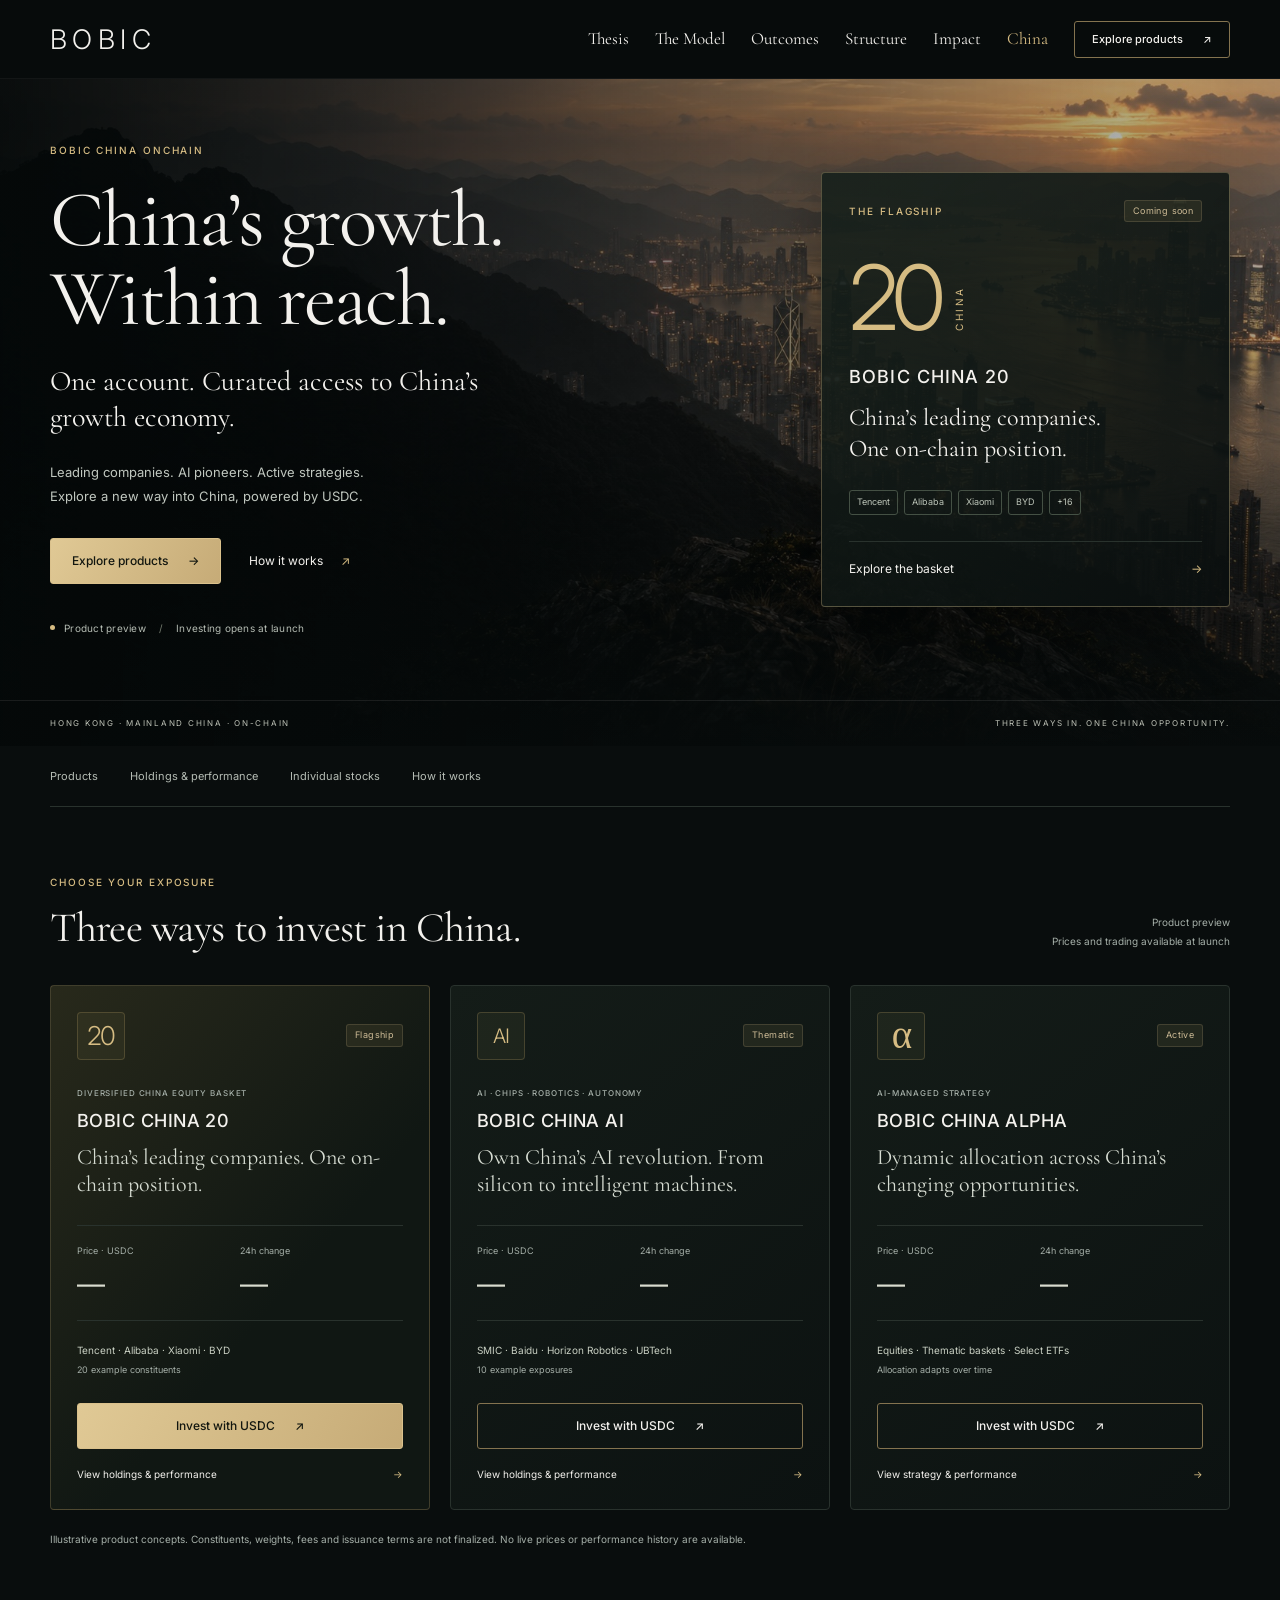
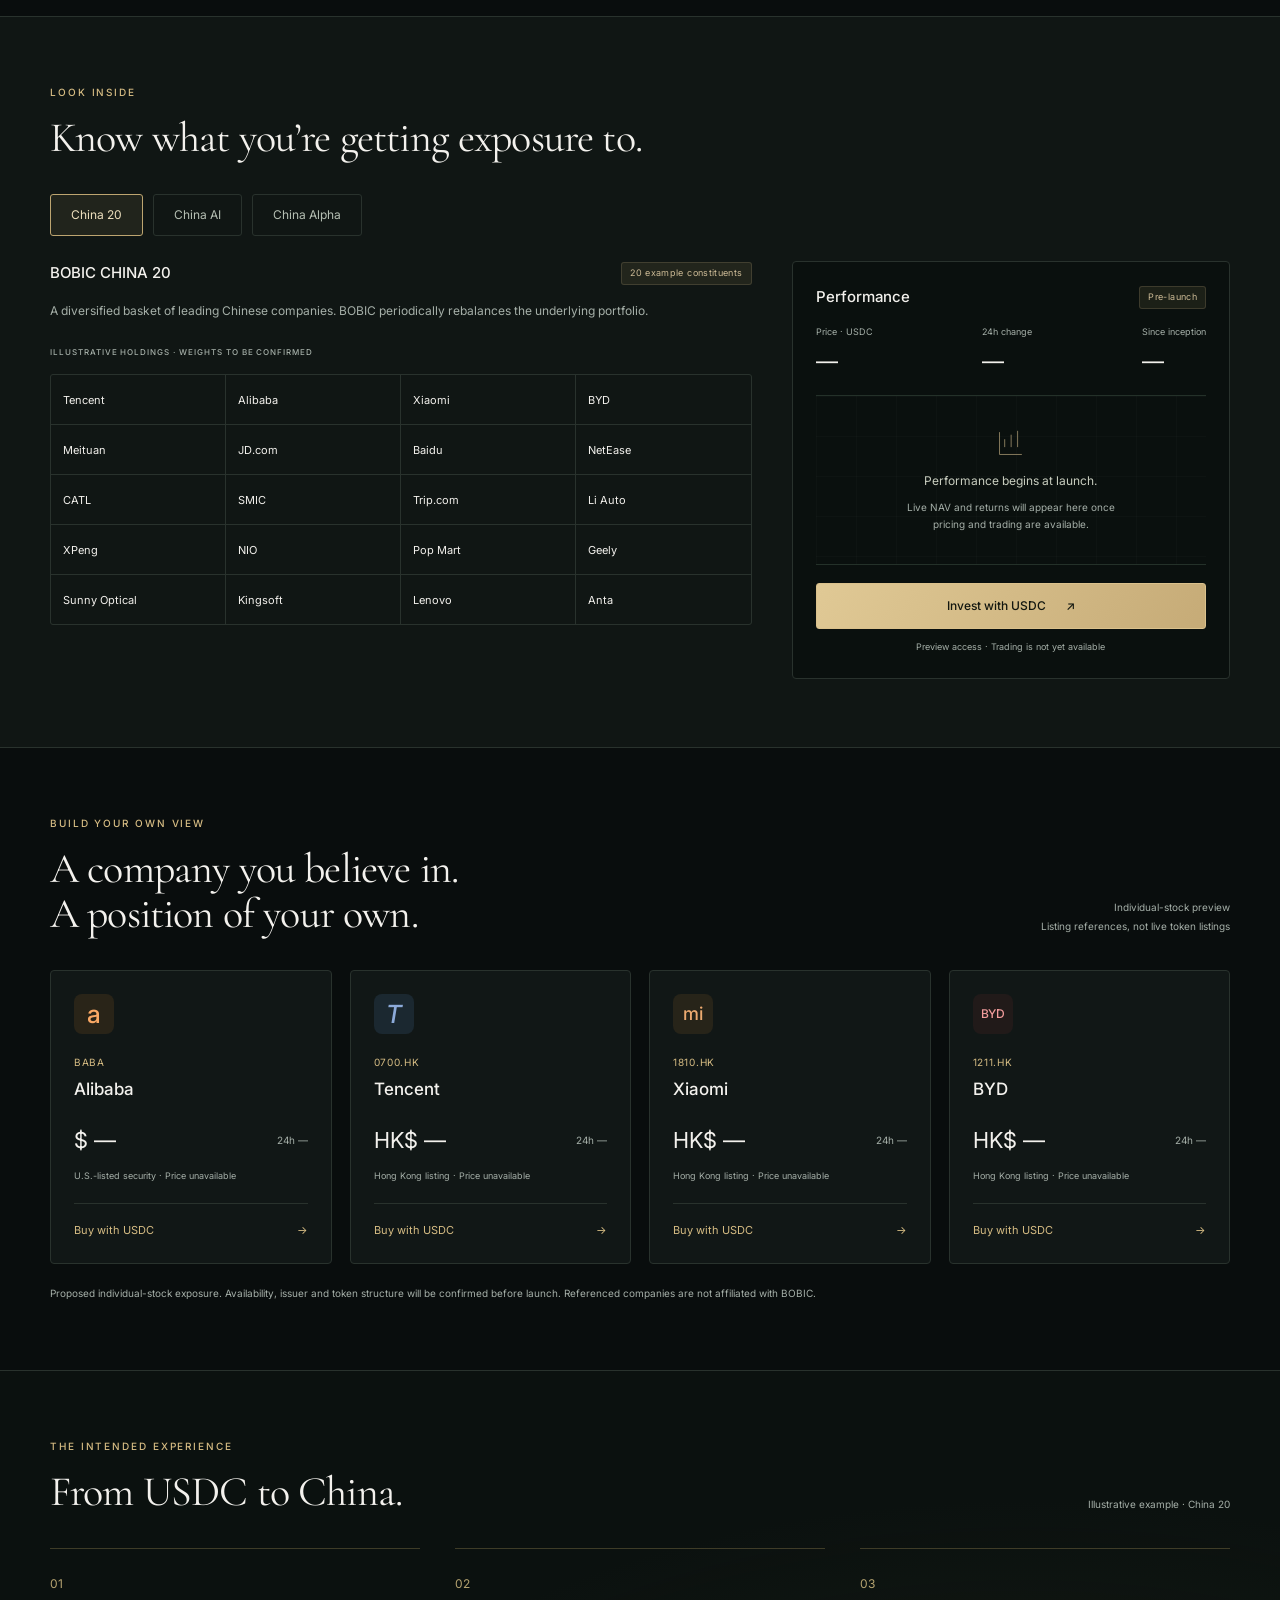
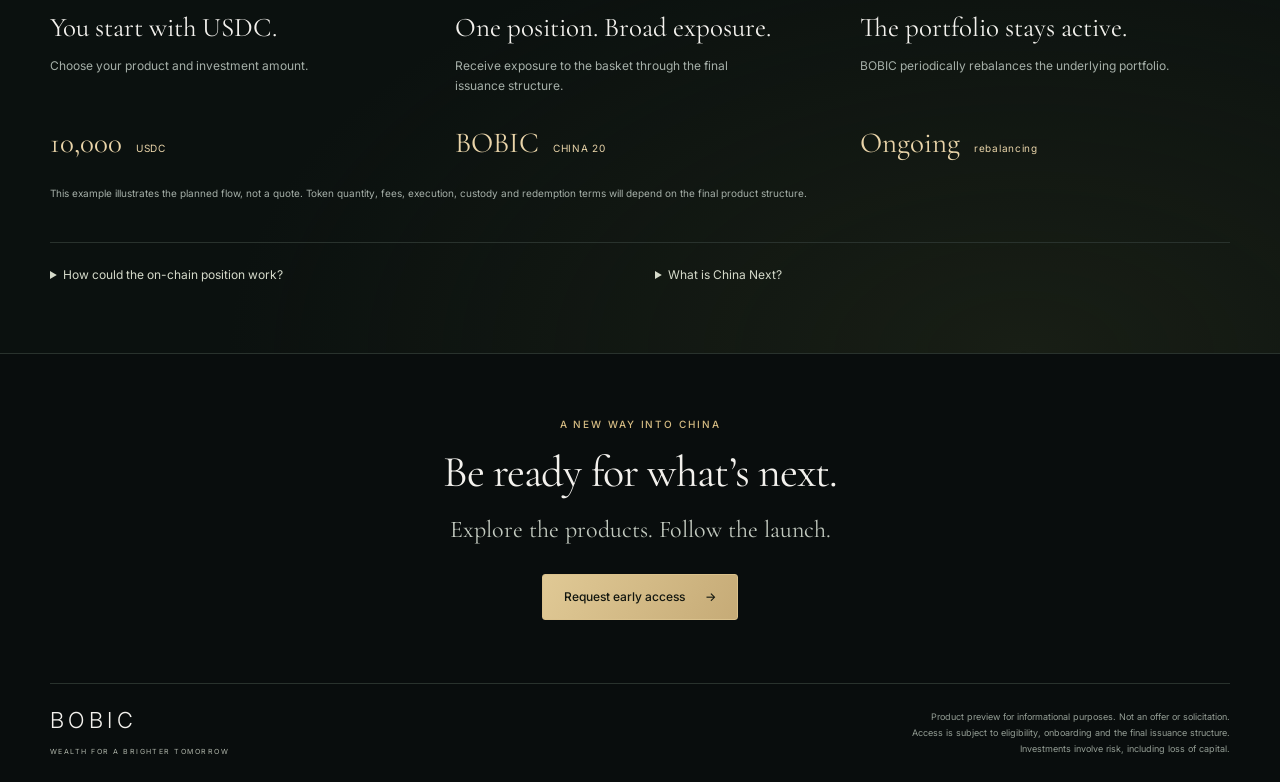
==== commit 07e6f6ce: "Unify BOBIC dark gold design and rebuild China investment products" ====
--- a/china/index.html
+++ b/china/index.html
@@ -1,97 +1,137 @@
 <!DOCTYPE html>
 <html lang="en">
 <head>
-<meta charset="utf-8">
-<meta name="viewport" content="width=device-width, initial-scale=1">
-<title>China | BOBIC — China’s growth. On-chain.</title>
-<meta name="description" content="Explore the BOBIC China mandate: China-related ETFs, select on-chain exposure and active intelligence, designed for professional capital.">
-<link rel="preconnect" href="https://fonts.googleapis.com">
-<link rel="preconnect" href="https://fonts.gstatic.com" crossorigin>
-<link href="https://fonts.googleapis.com/css2?family=Cormorant+Garamond:wght@400;500&family=Inter:wght@300;400;500&display=swap" rel="stylesheet">
-<style>
-:root{color-scheme:dark;--bg:#090d0d;--gold:#d6bc83;--line:#343a35;--text:#f3f1ed;--muted:#c2c4bf}*{box-sizing:border-box}html{scroll-behavior:smooth;scroll-padding-top:100px}body{margin:0;background:var(--bg);color:var(--text);font:22px/1.4 'Cormorant Garamond',Georgia,serif}a{color:inherit;text-decoration:none}a:focus-visible{outline:2px solid var(--gold);outline-offset:6px}.wrap{width:min(1180px,calc(100% - 112px));margin:auto}header{position:sticky;top:0;z-index:10;background:rgba(8,12,12,.96);border-bottom:1px solid #ffffff08}.nav{min-height:80px;display:flex;align-items:center;justify-content:space-between;gap:32px}.wordmark{font:300 28px/1 Inter,sans-serif;letter-spacing:.2em}.nav-links{display:flex;align-items:center;gap:28px;font-size:16px}.nav-links [aria-current]{color:var(--gold)}.button{display:inline-flex;align-items:center;justify-content:center;gap:15px;padding:12px 28px;border:1px solid #b79d6c;border-radius:2px;font-size:19px;transition:background .2s,color .2s}.button:hover{background:#d6bc8320}.button.gold{background:linear-gradient(115deg,#d5bf8c,#bba16f);color:#10120f;border-color:#dcc793}.button.gold:hover{background:#e5ce9b}.nav-links .button{font-size:16px;padding:9px 24px}.hero{position:relative;isolation:isolate;min-height:615px;display:flex;align-items:center;background:#111919 url('../assets/china-harbour.jpg') center 52%/cover no-repeat}.hero:before{content:'';position:absolute;inset:0;z-index:-1;background:linear-gradient(90deg,rgba(4,8,8,.92),rgba(4,8,8,.61) 39%,rgba(4,8,8,.08) 76%),linear-gradient(0deg,#080c0c88,transparent 55%)}.hero .wrap{padding:66px 0 44px}.eyebrow,.micro,.label,.principles{font-family:Inter,sans-serif;text-transform:uppercase;font-weight:400}.eyebrow{font-size:12px;letter-spacing:.3em;display:flex;align-items:center;gap:18px}.eyebrow:after{content:'';width:49px;height:1px;background:var(--gold)}h1,h2,p{margin:0}h1{font-size:clamp(52px,6.3vw,78px);font-weight:400;line-height:1.02;letter-spacing:-.025em;margin:28px 0 24px}.lede{font-size:28px;line-height:1.3;max-width:480px;color:#deded8}.actions{display:flex;flex-wrap:wrap;gap:20px;margin-top:36px}.hero-note{font-size:15px;letter-spacing:.15em;color:var(--muted);margin-top:46px}.micro{font-size:9px;line-height:2.2;letter-spacing:.23em;color:#c9cbc3}.hero .micro{position:absolute;right:4%;bottom:40px}.sources{padding:54px 0 60px;background:radial-gradient(ellipse at center,#13191850,transparent)}h2{font-size:clamp(32px,3.6vw,44px);font-weight:400;line-height:1.15;text-align:center}.cards{display:grid;grid-template-columns:repeat(3,1fr);gap:88px;margin-top:42px}.icon{width:47px;height:47px;color:var(--gold);fill:none;stroke:currentColor;stroke-width:1.2;stroke-linecap:round;stroke-linejoin:round}.rule{height:1px;width:32px;background:var(--gold);margin:17px 0 23px}.label{font-size:12px;letter-spacing:.29em;margin-bottom:15px}.cards p{font-size:21px;color:#d5d7d0;line-height:1.35}.flow{position:relative;overflow:hidden;border-bottom:1px solid var(--line);padding:64px 0 52px;background:radial-gradient(ellipse at 0% 100%,#59604b30,transparent 52%),#070b0b}.flow:before{content:'';pointer-events:none;position:absolute;inset:45% -10% -60%;opacity:.14;background-image:radial-gradient(#b4aa8e 1px,transparent 1px);background-size:7px 7px;transform:rotate(-9deg);border-radius:50%}.flow .wrap{position:relative}.steps{display:flex;align-items:center;gap:17px;margin-top:44px}.step{flex:1;min-height:100px;border:1px solid var(--line);background:#090d0dcc;display:flex;align-items:center;justify-content:center;gap:22px;padding:18px;font-size:19px}.step .icon{flex-shrink:0;width:39px;height:39px}.arrow{color:#d3c8b0}.principles{text-align:center;margin-top:48px;color:#acaeaa;font-size:10px;letter-spacing:.3em}.principles span{padding:0 24px}.access{padding:48px 0 55px;text-align:center}.access p{max-width:590px;margin:17px auto 28px;font-size:24px;color:#d4d6d0}.access .button{min-width:330px}.footer{border-top:1px solid var(--line);padding:25px 0 32px;display:flex;align-items:center;justify-content:space-between;gap:36px}.brand-line{display:flex;align-items:center;gap:24px}.brand-line .wordmark{font-size:22px}.brand-line .micro{font-size:8px}.disclaimer{text-align:right;color:#afb3ad;font-size:13px;max-width:470px}.skip{position:absolute;top:-100px;left:15px;background:var(--bg);padding:10px;z-index:20}.skip:focus{top:10px}@media(max-width:1050px){.wrap{width:calc(100% - 64px)}.nav-links{gap:18px}.cards{gap:40px}.step{gap:12px;padding:14px}.steps{gap:10px}.brand-line{flex-direction:column;align-items:flex-start;gap:12px}}@media(max-width:760px){.wrap{width:calc(100% - 40px)}.nav{flex-wrap:wrap;padding:20px 0 14px;gap:18px}.wordmark{font-size:24px}.nav-links{width:100%;flex-wrap:wrap;gap:12px 20px;padding:2px 0 8px;font-size:15px}.nav-links .button{padding:5px 12px;font-size:15px}.hero{min-height:600px;background-position:62% center}.hero .wrap{padding:48px 0}.hero:before{background:linear-gradient(90deg,#040808e8,#04080865),linear-gradient(0deg,#04080899,transparent)}.hero .micro{display:none}h1{font-size:59px}.lede{font-size:25px;max-width:400px}.hero-note{font-size:12px;letter-spacing:.09em}.actions{gap:12px}.button{font-size:18px;padding:12px 20px}.sources,.flow{padding:46px 0}.cards{grid-template-columns:1fr;gap:36px;margin-top:36px}.cards article{position:relative;padding-left:69px}.cards .icon{position:absolute;left:0;top:0}.rule{margin:0 0 18px}.cards p{max-width:430px}.steps{flex-direction:column;margin-top:32px}.step{width:100%;justify-content:flex-start;padding:20px;min-height:82px}.arrow{transform:rotate(90deg);line-height:1}.principles{line-height:2.2;margin-top:30px}.principles span{display:block;padding:0}.principles i{display:none}.access{padding:44px 0}.access p{font-size:22px}.access .button{min-width:0;width:100%;max-width:340px}.footer{align-items:flex-start;flex-direction:column;gap:22px}.disclaimer{text-align:left}.brand-line{gap:12px}}@media(prefers-reduced-motion:reduce){html{scroll-behavior:auto}*{transition:none!important}}
-
-.products{padding:72px 0;border-bottom:1px solid var(--line);background:linear-gradient(135deg,#141a17,#090d0d 65%)}
-.products .eyebrow{justify-content:center;color:var(--gold);margin-bottom:22px}
-.products-intro{max-width:710px;margin:20px auto 36px;text-align:center;color:var(--muted);font-size:25px}
-.product-grid{display:grid;grid-template-columns:repeat(3,minmax(0,1fr));gap:22px}
-.product-card{display:flex;flex-direction:column;align-items:flex-start;padding:30px;border:1px solid var(--line);background:#0a100e}
-.product-card.featured{border-color:#9e885d;background:linear-gradient(150deg,#25291e,#0a100e 65%)}
-.product-card h3{font-size:33px;font-weight:400;line-height:1.15;margin:8px 0 18px}
-.product-card .label{color:var(--gold);font-size:10px;letter-spacing:.2em}
-.product-card p,.product-card li{font-size:20px;color:#d5d7d0}
-.product-card ul{padding-left:20px;margin:22px 0;flex:1}
-.product-card li+li{margin-top:10px}
-.product-card .price-note{padding-top:18px;border-top:1px solid var(--line);font-size:17px;margin-bottom:24px}
-.product-card .button{font-size:17px;padding:10px 18px}
-.product-framework{margin-top:36px;border:1px solid var(--line);padding:22px 26px}
-.product-framework summary{cursor:pointer;color:var(--gold);font-size:24px}
-.framework-grid{display:grid;grid-template-columns:1fr 1fr;gap:26px;margin-top:28px}
-.framework-grid h4{font-size:23px;font-weight:500;margin:0 0 10px}
-.framework-grid p{font-size:19px;color:var(--muted)}
-.product-question{margin:34px auto 0;max-width:800px;text-align:center;font-size:28px}
-.product-status{text-align:center;color:var(--muted);font:12px/1.7 Inter,sans-serif;margin:20px auto 0;max-width:760px}
-@media(max-width:900px){.product-grid{grid-template-columns:1fr}.product-card{padding:26px}.product-card h3{font-size:30px}.product-card ul{width:100%}}
-@media(max-width:760px){.products{padding:46px 0}.products-intro{font-size:22px}.framework-grid{grid-template-columns:1fr}.product-framework{padding:20px}.product-question{font-size:25px}html{scroll-padding-top:165px}}
-</style>
+  <meta charset="utf-8">
+  <meta name="viewport" content="width=device-width, initial-scale=1">
+  <title>BOBIC China Onchain | China 20, China AI &amp; China Alpha</title>
+  <meta name="description" content="One account. Curated access to China’s growth economy. Explore BOBIC China 20, China AI, China Alpha and individual Chinese stock exposure with USDC. Product preview.">
+  <link rel="canonical" href="https://bobic.ai/china/">
+  <link rel="preconnect" href="https://fonts.googleapis.com">
+  <link rel="preconnect" href="https://fonts.gstatic.com" crossorigin>
+  <link href="https://fonts.googleapis.com/css2?family=Cormorant+Garamond:wght@400;500&family=Inter:wght@300;400;500;600&display=swap" rel="stylesheet">
+  <link rel="stylesheet" href="china.css">
+  <script src="china.js" defer></script>
 </head>
 <body>
-<a class="skip" href="#main">Skip to content</a>
-<header><div class="wrap nav"><a class="wordmark" href="/" aria-label="BOBIC home">BOBIC</a><nav class="nav-links" aria-label="Main navigation"><a href="/#thesis">Thesis</a><a href="/#model">The Model</a><a href="/#outcome">Outcomes</a><a href="/#structure">Structure</a><a href="/#impact">Impact</a><a href="/china/" aria-current="page">China</a><a class="button" href="#access">Request Access</a></nav></div></header>
-<main id="main">
-<section class="hero" aria-labelledby="hero-title"><div class="wrap"><div class="eyebrow">BOBIC China</div><h1 id="hero-title">China’s growth.<br>On-chain.</h1><p class="lede">Institutional access to a new generation of Chinese companies — through one professionally managed mandate.</p><div class="actions"><a class="button gold" href="#access">Request Access <span aria-hidden="true">→</span></a><a class="button" href="#mandate">Explore the Mandate</a><a class="button" href="#products">Explore Products</a></div><p class="hero-note">Hong Kong · Mainland China · Digital rails</p></div><p class="micro" aria-hidden="true">Capital<br>Technology<br>People<br>A brighter Asia</p></section>
-<section class="sources" id="mandate"><div class="wrap"><h2>One mandate. Three sources of China alpha.</h2><div class="cards">
-<article><svg class="icon" viewBox="0 0 48 48" aria-hidden="true"><path d="M3 42V33H9V42ZM15 42V23H21V42ZM27 42V13H33V42ZM39 42V2H45V42Z"/></svg><div class="rule"></div><h3 class="label">Public markets</h3><p>China-related ETFs offering systematic exposure to Chinese technology, AI, robotics and consumer companies.</p></article>
-<article><svg class="icon" viewBox="0 0 48 48" aria-hidden="true"><path d="m24 2 11 6v13l-11 6-11-6V8ZM13 8l11 6 11-6M24 14v13M13 21 2 27v13l11 6 11-6V27m-22 0 11 6 11-6M13 33v13M35 21l11 6v13l-11 6-11-6M24 27l11 6 11-6M35 33v13"/></svg><div class="rule"></div><h3 class="label">On-chain markets</h3><p>Digital and synthetic instruments extending access where traditional rails stop.</p></article>
-<article><svg class="icon" viewBox="0 0 48 48" aria-hidden="true"><path d="M23 8c-2-8-12-5-12 1-7 0-9 8-5 12-6 6-2 13 3 14-2 9 9 13 14 6V8ZM27 8c2-8 12-5 12 1 7 0 9 8 5 12 6 6 2 13-3 14 2 9-9 13-14 6V8ZM11 9l4 7-4 6m-5-1 7 7m-4 7 7-2 2 6m5-16-7-3m23-11-4 7 4 6m5-1-7 7m4 7-7-2-2 6m-5-16 7-3"/></svg><div class="rule"></div><h3 class="label">Active intelligence</h3><p>AI-driven allocation, risk management and rebalancing by BOBIC.</p></article>
-</div></div></section>
-<section class="flow"><div class="wrap"><h2>Access what the world is still learning how to reach.</h2><div class="steps" aria-label="Mandate structure"><div class="step"><svg class="icon" viewBox="0 0 48 48" aria-hidden="true"><circle cx="24" cy="14" r="6"/><circle cx="9" cy="17" r="4"/><circle cx="39" cy="17" r="4"/><path d="M13 40V33c0-12 22-12 22 0v7ZM2 37v-8q1-7 9-5m26 0q8-2 9 5v8"/></svg><span>Private Capital</span></div><span class="arrow" aria-hidden="true">→</span><div class="step"><svg class="icon" viewBox="0 0 48 48" aria-hidden="true"><path d="M4 4H44V44H4ZM18 13h8c9 0 9 11 0 11h-8m0-11v24h9c10 0 10-13-1-13"/></svg><span>BOBIC<br>China Mandate</span></div><span class="arrow" aria-hidden="true">→</span><div class="step"><svg class="icon" viewBox="0 0 48 48" aria-hidden="true"><circle cx="24" cy="24" r="7"/><circle cx="24" cy="4" r="3"/><circle cx="5" cy="20" r="3"/><circle cx="43" cy="20" r="3"/><circle cx="10" cy="42" r="3"/><circle cx="38" cy="42" r="3"/><path d="M24 7v10M8 21l9 2m14 0 9-2M12 39l8-10m8 0 8 10"/></svg><span>China ETFs +<br>Select On-chain<br>Exposure</span></div><span class="arrow" aria-hidden="true">→</span><div class="step"><svg class="icon" viewBox="0 0 48 48" aria-hidden="true"><path d="M3 42V33H9V42ZM15 42V23H21V42ZM27 42V13H33V42ZM39 42V2H45V42Z"/></svg><span>Managed<br>Outcomes</span></div></div><p class="principles"><span>Disciplined approach</span><i aria-hidden="true">|</i><span>Global perspective</span><i aria-hidden="true">|</i><span>Long-term value</span></p></div></section>
-<section class="products" id="products" aria-labelledby="products-title">
-  <div class="wrap">
-    <div class="eyebrow">Products</div>
-    <h2 id="products-title">Understand for free. Pay for deeper value.</h2>
-    <p class="products-intro">A proposed product range for the China opportunity: lasting access to the essentials, deeper research when you need it, and a professional mandate when you are ready.</p>
-    <div class="product-grid">
-      <article class="product-card">
-        <span class="label">01 · Free indefinitely</span>
-        <h3>China Essentials</h3>
-        <p>Build your understanding of China-related ETFs and the role they can play in a broader portfolio.</p>
-        <ul><li>ETF explainers and a glossary of market terms.</li><li>Introductions to Chinese technology, AI, robotics and consumer themes.</li><li>Public market notes and explanations of investment risks.</li></ul>
-        <p class="price-note">Pricing hypothesis: free indefinitely. Core educational content stays accessible without a paid upgrade.</p>
-        <a class="button" href="mailto:contact@bobic.ai?subject=Interest%20in%20China%20Essentials">Register interest <span aria-hidden="true">→</span></a>
-      </article>
-      <article class="product-card featured">
-        <span class="label">02 · Mid-spend</span>
-        <h3>China Intelligence</h3>
-        <p>Move from discovering the market to comparing opportunities with a repeatable research process.</p>
-        <ul><li>Deeper ETF comparisons covering exposure, costs and concentration.</li><li>Thematic research, watchlists and updates on material changes.</li><li>Research tools and downloadable reports to support your own analysis.</li></ul>
-        <p class="price-note">Pricing hypothesis: a monthly or annual subscription, tested against the value of research depth and time saved.</p>
-        <a class="button" href="mailto:contact@bobic.ai?subject=Interest%20in%20China%20Intelligence">Discuss research access <span aria-hidden="true">→</span></a>
-      </article>
-      <article class="product-card">
-        <span class="label">03 · Premium</span>
-        <h3>China Mandate</h3>
-        <p>Explore professionally managed China exposure aligned with your objectives and constraints.</p>
-        <ul><li>A defined mandate spanning China-related ETFs and eligible on-chain instruments.</li><li>Portfolio allocation, risk oversight and rebalancing.</li><li>Mandate reporting and a dedicated professional relationship.</li></ul>
-        <p class="price-note">Pricing hypothesis: an individually agreed mandate fee reflecting scope, capital and service requirements.</p>
-        <a class="button" href="mailto:contact@bobic.ai?subject=BOBIC%20China%20Mandate%20Enquiry">Discuss a mandate <span aria-hidden="true">→</span></a>
-      </article>
+  <a class="skip" href="#main">Skip to content</a>
+  <header class="site-header">
+    <div class="wrap nav">
+      <a class="wordmark" href="/" aria-label="BOBIC home">BOBIC</a>
+      <nav class="nav-links" aria-label="Main navigation">
+        <a href="/#thesis">Thesis</a><a href="/#model">The Model</a><a href="/#outcome">Outcomes</a><a href="/#structure">Structure</a><a href="/#impact">Impact</a><a href="/china/" aria-current="page">China</a><a class="button small outline" href="#products">Explore products <span aria-hidden="true">↗</span></a>
+      </nav>
     </div>
-    <p class="product-status">Proposed product design. Features and paid pricing are subject to validation; interest enquiries do not activate a subscription or investment mandate. Mandate access remains subject to eligibility and onboarding.</p>
-    <details class="product-framework">
-      <summary>What running the product review produces</summary>
-      <div class="framework-grid">
-        <div><h4>Freemium audit</h4><p>Seven scores and prioritized fixes across free value, activation, segmentation, upgrade value, offer timing, pricing and retention. Scores are produced from evidence, not assumed results.</p></div>
-        <div><h4>Segmentation</h4><p>A view of each segment’s user counts, revenue, average revenue per user (ARPU), churn and relevant offers. These measures require observed customer and revenue data.</p></div>
-        <div><h4>Monetization lifecycle</h4><p>Essentials becomes relevant at discovery; Intelligence when recurring comparison and monitoring needs emerge; Mandate when an eligible investor wants professional implementation and ongoing oversight.</p></div>
-        <div><h4>Three-tier design</h4><p>Free, mid-spend and premium offers with explicit pricing hypotheses. Validate willingness to pay, conversion and retention before finalizing features and prices.</p></div>
+  </header>
+  <main id="main">
+    <section class="hero" aria-labelledby="hero-title">
+      <div class="wrap hero-grid">
+        <div class="hero-copy">
+          <p class="eyebrow">BOBIC China Onchain</p>
+          <h1 id="hero-title">China’s growth.<br>Within reach.</h1>
+          <p class="hero-lede">One account. Curated access to China’s growth economy.</p>
+          <p class="hero-description">Leading companies. AI pioneers. Active strategies.<br>Explore a new way into China, powered by USDC.</p>
+          <div class="actions"><a class="button gold" href="#products">Explore products <span aria-hidden="true">→</span></a><a class="text-link" href="#how-it-works">How it works <span aria-hidden="true">↗</span></a></div>
+          <div class="hero-foot"><span class="status-dot" aria-hidden="true"></span> Product preview <span class="separator">/</span> Investing opens at launch</div>
+        </div>
+        <div class="hero-product">
+          <div class="card-topline"><span class="eyebrow">The flagship</span><span class="badge">Coming soon</span></div>
+          <div class="flagship-mark" aria-hidden="true">20<span>CHINA</span></div>
+          <h2>BOBIC CHINA 20</h2>
+          <p>China’s leading companies.<br>One on-chain position.</p>
+          <div class="company-stack" aria-label="Example companies"><span>Tencent</span><span>Alibaba</span><span>Xiaomi</span><span>BYD</span><span>+16</span></div>
+          <a class="text-link" href="#holdings" data-explore="china20">Explore the basket <span aria-hidden="true">→</span></a>
+        </div>
       </div>
-    </details>
-    <p class="product-question">What should users receive free indefinitely, and what additional value makes paying feel worthwhile?</p>
-  </div>
-</section>
-<section class="access" id="access"><div class="wrap"><h2>Built for professional capital.</h2><p>A professionally managed China allocation designed for family offices and qualified investors.</p><a class="button gold" href="mailto:contact@bobic.ai?subject=BOBIC%20China%20Mandate%20Enquiry">Request a Private Conversation <span aria-hidden="true">→</span></a></div></section>
-</main>
-<footer class="wrap footer"><div class="brand-line"><a class="wordmark" href="/">BOBIC</a><span class="micro">Wealth for a brighter tomorrow</span></div><p class="disclaimer">For informational purposes only. Not an offer or solicitation.<br>Access subject to eligibility, onboarding and applicable regulation.<br>Investments involve risk, including loss of capital.</p></footer>
+      <div class="hero-bottom"><div class="wrap"><span>HONG KONG · MAINLAND CHINA · ON-CHAIN</span><span>THREE WAYS IN. ONE CHINA OPPORTUNITY.</span></div></div>
+    </section>
+    <nav class="section-nav wrap" aria-label="China page sections"><a href="#products">Products</a><a href="#holdings">Holdings &amp; performance</a><a href="#stocks">Individual stocks</a><a href="#how-it-works">How it works</a></nav>
+    <section class="section products" id="products" aria-labelledby="products-title">
+      <div class="wrap">
+        <div class="section-heading"><div><p class="eyebrow">Choose your exposure</p><h2 id="products-title">Three ways to invest in China.</h2></div><p class="section-note">Product preview<br>Prices and trading available at launch</p></div>
+        <div class="product-grid">
+          <article class="product-card flagship">
+            <div class="card-topline"><span class="product-symbol" aria-hidden="true">20</span><span class="badge">Flagship</span></div>
+            <p class="label">Diversified China equity basket</p><h3>BOBIC CHINA 20</h3><p class="product-description">China’s leading companies. One on-chain position.</p>
+            <dl class="market-metrics"><div><dt>Price · USDC</dt><dd aria-label="Not yet available">—</dd></div><div><dt>24h change</dt><dd aria-label="Not yet available">—</dd></div></dl>
+            <p class="exposure">Tencent · Alibaba · Xiaomi · BYD<br><span>20 example constituents</span></p>
+            <button class="button gold" type="button" data-invest="china20">Invest with USDC <span aria-hidden="true">↗</span></button><a class="details-link" href="#holdings" data-explore="china20">View holdings &amp; performance <span aria-hidden="true">→</span></a>
+          </article>
+          <article class="product-card">
+            <div class="card-topline"><span class="product-symbol ai-symbol" aria-hidden="true">AI</span><span class="badge">Thematic</span></div>
+            <p class="label">AI · Chips · Robotics · Autonomy</p><h3>BOBIC CHINA AI</h3><p class="product-description">Own China’s AI revolution. From silicon to intelligent machines.</p>
+            <dl class="market-metrics"><div><dt>Price · USDC</dt><dd aria-label="Not yet available">—</dd></div><div><dt>24h change</dt><dd aria-label="Not yet available">—</dd></div></dl>
+            <p class="exposure">SMIC · Baidu · Horizon Robotics · UBTech<br><span>10 example exposures</span></p>
+            <button class="button outline" type="button" data-invest="chinaai">Invest with USDC <span aria-hidden="true">↗</span></button><a class="details-link" href="#holdings" data-explore="chinaai">View holdings &amp; performance <span aria-hidden="true">→</span></a>
+          </article>
+          <article class="product-card">
+            <div class="card-topline"><span class="product-symbol alpha-symbol" aria-hidden="true">α</span><span class="badge">Active</span></div>
+            <p class="label">AI-managed strategy</p><h3>BOBIC CHINA ALPHA</h3><p class="product-description">Dynamic allocation across China’s changing opportunities.</p>
+            <dl class="market-metrics"><div><dt>Price · USDC</dt><dd aria-label="Not yet available">—</dd></div><div><dt>24h change</dt><dd aria-label="Not yet available">—</dd></div></dl>
+            <p class="exposure">Equities · Thematic baskets · Select ETFs<br><span>Allocation adapts over time</span></p>
+            <button class="button outline" type="button" data-invest="chinaalpha">Invest with USDC <span aria-hidden="true">↗</span></button><a class="details-link" href="#holdings" data-explore="chinaalpha">View strategy &amp; performance <span aria-hidden="true">→</span></a>
+          </article>
+        </div>
+        <p class="data-note">Illustrative product concepts. Constituents, weights, fees and issuance terms are not finalized. No live prices or performance history are available.</p>
+      </div>
+    </section>
+    <section class="section research" id="holdings" aria-labelledby="holdings-title">
+      <div class="wrap">
+        <div class="section-heading"><div><p class="eyebrow">Look inside</p><h2 id="holdings-title">Know what you’re getting exposure to.</h2></div></div>
+        <div class="product-tabs" role="tablist" aria-label="Explore a China product"><button id="tab-china20" type="button" role="tab" aria-selected="true" aria-controls="product-panel" data-product="china20">China 20</button><button id="tab-chinaai" type="button" role="tab" aria-selected="false" tabindex="-1" aria-controls="product-panel" data-product="chinaai">China AI</button><button id="tab-chinaalpha" type="button" role="tab" aria-selected="false" tabindex="-1" aria-controls="product-panel" data-product="chinaalpha">China Alpha</button></div>
+        <div id="product-panel" class="research-grid" role="tabpanel" aria-labelledby="tab-china20" tabindex="0">
+          <div class="holdings-panel">
+            <div class="panel-heading"><h3 id="selected-name">BOBIC CHINA 20</h3><span id="holdings-count" class="badge">20 example constituents</span></div>
+            <p id="selected-description" class="muted">A diversified basket of leading Chinese companies. BOBIC periodically rebalances the underlying portfolio.</p>
+            <p id="holdings-label" class="label table-label">Illustrative holdings · Weights to be confirmed</p>
+            <div class="holdings-list" id="holdings-list">
+              <span>Tencent</span><span>Alibaba</span><span>Xiaomi</span><span>BYD</span><span>Meituan</span><span>JD.com</span><span>Baidu</span><span>NetEase</span><span>CATL</span><span>SMIC</span><span>Trip.com</span><span>Li Auto</span><span>XPeng</span><span>NIO</span><span>Pop Mart</span><span>Geely</span><span>Sunny Optical</span><span>Kingsoft</span><span>Lenovo</span><span>Anta</span>
+            </div>
+          </div>
+          <aside class="performance-panel" aria-label="Selected product performance">
+            <div class="panel-heading"><h3>Performance</h3><span class="badge">Pre-launch</span></div>
+            <dl class="performance-metrics"><div><dt>Price · USDC</dt><dd>—</dd></div><div><dt>24h change</dt><dd>—</dd></div><div><dt>Since inception</dt><dd>—</dd></div></dl>
+            <div class="chart-empty"><svg viewBox="0 0 48 48" fill="none" stroke="currentColor" stroke-width="1.2" aria-hidden="true"><path d="M7 7v34h34M15 29V18m10 11V11m10 18V5" stroke-linecap="round"/></svg><p>Performance begins at launch.</p><span>Live NAV and returns will appear here once pricing and trading are available.</span></div>
+            <button id="selected-invest" class="button gold" type="button" data-invest="china20">Invest with USDC <span aria-hidden="true">↗</span></button><p class="compact-note">Preview access · Trading is not yet available</p>
+          </aside>
+        </div>
+        <noscript><p class="data-note">Enable JavaScript to explore the other baskets and investment previews. <a href="mailto:contact@bobic.ai?subject=BOBIC%20China%20access">Contact BOBIC for access.</a></p></noscript>
+      </div>
+    </section>
+    <section class="section stocks-section" id="stocks" aria-labelledby="stocks-title">
+      <div class="wrap">
+        <div class="section-heading"><div><p class="eyebrow">Build your own view</p><h2 id="stocks-title">A company you believe in.<br>A position of your own.</h2></div><p class="section-note">Individual-stock preview<br>Listing references, not live token listings</p></div>
+        <div class="stock-grid">
+          <article class="stock-card"><div class="stock-monogram alibaba" aria-hidden="true">a</div><p class="ticker">BABA</p><h3>Alibaba</h3><p class="stock-price"><span aria-label="Price unavailable">$ —</span><span>24h —</span></p><p class="compact-note">U.S.-listed security · Price unavailable</p><button class="stock-buy" type="button" data-invest="alibaba">Buy with USDC <span aria-hidden="true">→</span></button></article>
+          <article class="stock-card"><div class="stock-monogram tencent" aria-hidden="true">T</div><p class="ticker">0700.HK</p><h3>Tencent</h3><p class="stock-price"><span aria-label="Price unavailable">HK$ —</span><span>24h —</span></p><p class="compact-note">Hong Kong listing · Price unavailable</p><button class="stock-buy" type="button" data-invest="tencent">Buy with USDC <span aria-hidden="true">→</span></button></article>
+          <article class="stock-card"><div class="stock-monogram xiaomi" aria-hidden="true">mi</div><p class="ticker">1810.HK</p><h3>Xiaomi</h3><p class="stock-price"><span aria-label="Price unavailable">HK$ —</span><span>24h —</span></p><p class="compact-note">Hong Kong listing · Price unavailable</p><button class="stock-buy" type="button" data-invest="xiaomi">Buy with USDC <span aria-hidden="true">→</span></button></article>
+          <article class="stock-card"><div class="stock-monogram byd" aria-hidden="true">BYD</div><p class="ticker">1211.HK</p><h3>BYD</h3><p class="stock-price"><span aria-label="Price unavailable">HK$ —</span><span>24h —</span></p><p class="compact-note">Hong Kong listing · Price unavailable</p><button class="stock-buy" type="button" data-invest="byd">Buy with USDC <span aria-hidden="true">→</span></button></article>
+        </div>
+        <p class="data-note">Proposed individual-stock exposure. Availability, issuer and token structure will be confirmed before launch. Referenced companies are not affiliated with BOBIC.</p>
+      </div>
+    </section>
+    <section class="section how-section" id="how-it-works" aria-labelledby="how-title">
+      <div class="wrap">
+        <div class="section-heading"><div><p class="eyebrow">The intended experience</p><h2 id="how-title">From USDC to China.</h2></div><p class="section-note">Illustrative example · China 20</p></div>
+        <ol class="flow-steps"><li><span class="step-number">01</span><h3>You start with USDC.</h3><p>Choose your product and investment amount.</p><div class="flow-value">10,000 <span>USDC</span></div></li><li><span class="step-number">02</span><h3>One position. Broad exposure.</h3><p>Receive exposure to the basket through the final issuance structure.</p><div class="flow-value">BOBIC <span>CHINA 20</span></div></li><li><span class="step-number">03</span><h3>The portfolio stays active.</h3><p>BOBIC periodically rebalances the underlying portfolio.</p><div class="flow-value">Ongoing <span>rebalancing</span></div></li></ol>
+        <p class="data-note">This example illustrates the planned flow, not a quote. Token quantity, fees, execution, custody and redemption terms will depend on the final product structure.</p>
+        <div class="faq-grid">
+          <details><summary>How could the on-chain position work?</summary><p>China 20 could be represented by a token such as BCHINA on Solana or Ethereum, subject to an appropriate issuance structure. No token, contract address, network or launch terms have been finalized.</p></details>
+          <details><summary>What is China Next?</summary><p>A future concept exploring harder-to-access A-shares and selected pre-IPO or synthetic opportunities. China Next is outside the initial three-product lineup; structure and availability remain to be determined.</p></details>
+        </div>
+      </div>
+    </section>
+    <section class="access-section" id="access"><div class="wrap"><p class="eyebrow">A new way into China</p><h2>Be ready for what’s next.</h2><p>Explore the products. Follow the launch.</p><button class="button gold" type="button" data-invest="china20">Request early access <span aria-hidden="true">→</span></button></div></section>
+  </main>
+  <footer class="wrap footer"><div class="brand-line"><a class="wordmark" href="/">BOBIC</a><span>WEALTH FOR A BRIGHTER TOMORROW</span></div><p>Product preview for informational purposes. Not an offer or solicitation.<br>Access is subject to eligibility, onboarding and the final issuance structure.<br>Investments involve risk, including loss of capital.</p></footer>
+  <dialog id="invest-dialog" aria-labelledby="invest-title" aria-describedby="invest-notice">
+    <div class="dialog-top"><span class="eyebrow">Investment preview</span><button class="close-dialog" type="button" aria-label="Close investment preview">×</button></div>
+    <h2 id="invest-title">BOBIC CHINA 20</h2><p id="invest-notice" class="dialog-notice">This product is in development. Trading and deposits are not yet available.</p>
+    <form id="investment-preview-form">
+      <label for="invest-amount">Explore an investment amount</label><div class="amount-field"><input id="invest-amount" name="amount" type="number" min="0.01" step="0.01" value="10000" inputmode="decimal" required aria-describedby="amount-note"><span>USDC</span></div>
+      <p id="amount-note" class="compact-note">Illustrative amount only. No funds are moved.</p>
+      <dl class="order-summary"><div><dt>Exposure</dt><dd id="order-product">BOBIC CHINA 20</dd></div><div><dt>Price / units</dt><dd>Available at launch</dd></div><div><dt>Fees &amp; network</dt><dd>To be confirmed</dd></div></dl>
+      <button class="button gold" type="submit">Request access by email <span aria-hidden="true">↗</span></button><p class="compact-note">Opens a draft to contact@bobic.ai with this product and amount. Send it from your email app to register interest.</p>
+    </form>
+  </dialog>
 </body>
 </html>
--- a/china/china.css
+++ b/china/china.css
@@ -0,0 +1,7 @@
+:root{color-scheme:dark;--bg:#090d0d;--surface:#111716;--gold:#d6bc83;--text:#f3f1ed;--muted:#a5afa8;--line:#29322d;--serif:'Cormorant Garamond',Georgia,serif;--sans:'Inter',Arial,sans-serif}
+*{box-sizing:border-box}html{scroll-behavior:smooth;scroll-padding-top:104px}body{margin:0;color:var(--text);background:var(--bg);font:14px/1.65 var(--sans);-webkit-font-smoothing:antialiased}body:has(dialog[open]){overflow:hidden}a{color:inherit;text-decoration:none}button,input{font:inherit}button,a,input,summary{-webkit-tap-highlight-color:transparent}button{cursor:pointer}button:focus-visible,a:focus-visible,input:focus-visible,summary:focus-visible,[tabindex]:focus-visible{outline:2px solid var(--gold);outline-offset:5px}h1,h2,h3,p,dl,dd{margin:0}h1,h2{font:400 48px/1.08 var(--serif);letter-spacing:-.02em}h3{font-weight:500}.wrap{width:min(1180px,calc(100% - 80px));margin-inline:auto}.muted,.data-note,.compact-note{color:var(--muted)}.eyebrow,.label{font:500 10px/1.5 var(--sans);letter-spacing:.19em;text-transform:uppercase}.eyebrow{color:var(--gold)}.label{color:var(--muted)}.skip{position:absolute;top:-100px;left:15px;background:var(--surface);padding:12px;z-index:30}.skip:focus{top:12px}.wordmark{font:300 27px/1 var(--sans);letter-spacing:.2em}.site-header{position:sticky;top:0;z-index:10;background:rgba(8,12,12,.97);backdrop-filter:blur(16px);border-bottom:1px solid #ffffff0c}.nav{min-height:78px;display:flex;align-items:center;justify-content:space-between;gap:32px}.nav-links{display:flex;align-items:center;gap:26px;font:17px/1.3 var(--serif)}.nav-links [aria-current]{color:var(--gold)}.nav-links>a:hover{color:var(--gold)}.button{display:inline-flex;align-items:center;justify-content:center;gap:20px;border:1px solid var(--gold);border-radius:3px;min-height:46px;padding:12px 21px;font:500 12px/1.5 var(--sans);transition:background .18s,border-color .18s,color .18s}.button.gold{color:#12160f;background:linear-gradient(120deg,#e0c995,#c6ab77);border-color:#dac18c}.button.gold:hover{background:#ebd6ab}.button.outline{background:transparent;color:var(--text);border-color:#84734f}.button.outline:hover{background:#d6bc8312;border-color:var(--gold)}.button.small{padding:9px 17px;min-height:37px;font-size:11px}.text-link,.details-link{display:inline-flex;align-items:center;justify-content:space-between;gap:18px;font-size:12px}.text-link:hover,.details-link:hover{color:var(--gold)}.text-link span,.details-link span{color:var(--gold)}.badge{display:inline-flex;align-items:center;white-space:nowrap;border:1px solid #ae9b713a;border-radius:3px;padding:4px 8px;font-size:9px;line-height:1.4;letter-spacing:.04em;color:#cdbb96;background:#a28e5720}.hero{background:linear-gradient(90deg,#040808ed,#04080878 55%,#04080842),linear-gradient(0deg,#080c0c 0%,transparent 45%),url('../assets/china-harbour.jpg') center 48%/cover}.hero-grid{display:grid;grid-template-columns:1.25fr .75fr;gap:90px;align-items:center;min-height:600px;padding-block:64px}.hero-copy h1{font-size:clamp(58px,6.2vw,86px);line-height:1;letter-spacing:-.025em;margin:23px 0}.hero-lede{font:400 28px/1.3 var(--serif);max-width:460px}.hero-description{color:#c0c7bf;line-height:1.85;margin-top:24px;font-size:13px}.actions{display:flex;align-items:center;gap:28px;margin-top:30px}.hero-foot{font-size:10px;color:#b5bcb3;letter-spacing:.025em;margin-top:36px;display:flex;align-items:center;gap:9px}.status-dot{width:5px;height:5px;background:var(--gold);border-radius:50%}.separator{color:#777e71;margin-inline:4px}.hero-product{border:1px solid #c8b3825e;background:linear-gradient(135deg,#16201be3,#090e0ee6);padding:27px;box-shadow:0 20px 65px #0006;border-radius:4px;position:relative;overflow:hidden}.card-topline{display:flex;align-items:center;justify-content:space-between;gap:12px}.flagship-mark{font:300 90px/.9 var(--sans);color:var(--gold);letter-spacing:-.08em;margin:35px 0 27px}.flagship-mark span{font:400 10px/1 var(--sans);letter-spacing:.25em;display:inline-block;margin-left:16px;writing-mode:vertical-rl;transform:rotate(180deg)}.hero-product h2{font:500 18px/1.3 var(--sans);letter-spacing:.06em}.hero-product>p{font:400 24px/1.3 var(--serif);margin-top:13px}.company-stack{display:flex;flex-wrap:wrap;gap:6px;margin:26px 0}.company-stack span{font-size:9px;border:1px solid #445044;padding:4px 7px;border-radius:3px;color:#bdc5b9}.hero-product>.text-link{border-top:1px solid var(--line);padding-top:17px;width:100%}.hero-bottom{border-top:1px solid #ffffff15}.hero-bottom>.wrap{display:flex;justify-content:space-between;padding-block:16px;font-size:8px;letter-spacing:.22em;color:#bdc1b6}.section-nav{display:flex;gap:32px;align-items:center;padding-block:21px;border-bottom:1px solid var(--line);font-size:11px;color:#b6bdb5}.section-nav a:hover{color:var(--gold)}.section{padding-block:68px}.section-heading{display:flex;justify-content:space-between;align-items:flex-end;gap:30px;margin-bottom:34px}.section-heading h2{font-size:42px;max-width:700px}.section-heading .eyebrow{margin-bottom:15px}.section-note{font-size:10px;color:var(--muted);text-align:right;line-height:1.9;flex-shrink:0}.product-grid{display:grid;grid-template-columns:repeat(3,minmax(0,1fr));gap:20px}.product-card{padding:26px;display:flex;flex-direction:column;align-items:stretch;border:1px solid var(--line);border-radius:4px;background:linear-gradient(140deg,#141c18,#0c1211)}.product-card.flagship{border-color:#a992614f;background:linear-gradient(130deg,#28291b,#101713 60%)}.product-symbol{width:48px;height:48px;display:flex;align-items:center;justify-content:center;background:#bba36912;border:1px solid #9e8b5750;border-radius:4px;font:300 26px/1 var(--sans);letter-spacing:-.05em;color:var(--gold)}.ai-symbol{font-size:20px;letter-spacing:-.03em}.alpha-symbol{font:400 39px/1 var(--serif)}.product-card .label{font-size:8px;letter-spacing:.11em;margin:27px 0 9px}.product-card h3{font:500 18px/1.4 var(--sans);letter-spacing:.025em}.product-description{font:400 22px/1.25 var(--serif);color:#d6dcd2;margin-top:11px;min-height:57px}.market-metrics{display:grid;grid-template-columns:1fr 1fr;border-top:1px solid var(--line);border-bottom:1px solid var(--line);margin-top:24px;padding:18px 0}.market-metrics dt,.performance-metrics dt{font-size:9px;color:var(--muted)}.market-metrics dd{font:400 28px/1.3 var(--sans);margin-top:7px;color:#d9dccf}.exposure{font-size:10px;line-height:1.9;color:#c9d0c3;margin:20px 0 24px;flex:1}.exposure span{color:var(--muted);font-size:9px}.details-link{margin-top:17px;font-size:10px}.data-note{font-size:10px;line-height:1.8;margin-top:20px}.research{background:#101614;border-block:1px solid var(--line)}.product-tabs{display:flex;gap:10px;margin-bottom:25px}.product-tabs button{border:1px solid var(--line);color:#b5bfb3;background:transparent;border-radius:3px;padding:10px 20px;font-size:12px}.product-tabs [aria-selected=true]{border-color:#bda570;background:#bda57018;color:#eddfbd}.research-grid{display:grid;grid-template-columns:1.6fr 1fr;gap:40px;align-items:start}.panel-heading{display:flex;align-items:center;justify-content:space-between;gap:18px;margin-bottom:15px}.panel-heading h3{font-size:15px}.holdings-panel>.muted{font-size:12px;max-width:600px}.table-label{margin:26px 0 16px;font-size:8px;letter-spacing:.12em}.holdings-list{display:grid;grid-template-columns:repeat(4,minmax(0,1fr));gap:1px;background:var(--line);border:1px solid var(--line);border-radius:3px;overflow:hidden}.holdings-list>span{display:flex;flex-direction:column;justify-content:center;min-height:49px;padding:12px;background:#101614;font-size:11px;gap:5px}.holdings-list.ai-list{grid-template-columns:repeat(2,minmax(0,1fr))}.holdings-list.strategy-list{grid-template-columns:1fr}.holding-detail{font-size:9px;color:var(--muted);line-height:1.5}.performance-panel{padding:23px;border:1px solid var(--line);border-radius:4px;background:#0a100e}.performance-metrics{display:flex;justify-content:space-between;gap:10px}.performance-metrics dd{font:400 22px/1.4 var(--sans);margin-top:7px}.chart-empty{display:flex;flex-direction:column;align-items:center;justify-content:center;min-height:170px;text-align:center;border-block:1px solid #243129;margin-block:18px;background-image:linear-gradient(#ffffff04 1px,transparent 1px),linear-gradient(90deg,#ffffff04 1px,transparent 1px);background-size:40px 40px;padding:20px}.chart-empty svg{width:31px;height:31px;color:#a69771;margin-bottom:12px}.chart-empty p{font-size:12px;color:#c8cdbf}.chart-empty span{font-size:10px;max-width:240px;margin-top:8px;color:var(--muted)}.performance-panel .button{width:100%}.compact-note{font-size:9px;line-height:1.7;margin-top:10px}.performance-panel>.compact-note{text-align:center}.stock-grid{display:grid;grid-template-columns:repeat(4,minmax(0,1fr));gap:18px}.stock-card{padding:23px;background:var(--surface);border:1px solid var(--line);border-radius:4px}.stock-monogram{width:40px;height:40px;border-radius:8px;display:flex;align-items:center;justify-content:center;font-size:25px;font-weight:500;margin-bottom:20px}.alibaba{color:#f9a865;background:#cc7e2820}.tencent{color:#8caad9;background:#528cca25;font-style:italic}.xiaomi{color:#edaa70;background:#ed8f331a;font-size:18px}.byd{color:#f29c9c;background:#ed4e4e12;font-size:12px;letter-spacing:-.05em}.ticker{font-size:10px;color:var(--gold);letter-spacing:.07em}.stock-card h3{font-size:17px;margin-top:4px}.stock-price{display:flex;align-items:center;justify-content:space-between;gap:10px;margin-top:19px}.stock-price>span:first-child{font-size:22px}.stock-price>span:last-child{font-size:10px;color:var(--muted)}.stock-buy{background:transparent;color:var(--gold);border:0;border-top:1px solid var(--line);padding:17px 0 0;margin-top:20px;font-size:11px;display:flex;align-items:center;justify-content:space-between;width:100%;gap:10px}.stock-buy:hover{color:#f4ddb0}.how-section{border-block:1px solid var(--line);background:radial-gradient(ellipse at 80% 100%,#252b1b80,transparent 55%),#0b110f}.flow-steps{display:grid;grid-template-columns:repeat(3,minmax(0,1fr));list-style:none;padding:0;margin:0;gap:35px}.flow-steps li{border-top:1px solid #80724870;padding-top:22px}.step-number{color:#b5a370;font:400 12px/1 var(--sans)}.flow-steps h3{font:400 27px/1.2 var(--serif);margin:18px 0 12px}.flow-steps p{color:var(--muted);font-size:12px;min-height:42px;max-width:310px}.flow-value{margin-top:25px;font:400 29px/1.4 var(--serif);color:#e9d4a9}.flow-value span{font:400 10px/1 var(--sans);letter-spacing:.07em;margin-left:7px}.faq-grid{display:grid;grid-template-columns:1fr 1fr;gap:30px;margin-top:40px;border-top:1px solid var(--line);padding-top:22px}.faq-grid summary{font-size:12px;cursor:pointer;color:#d5daca}.faq-grid details>p{color:var(--muted);font-size:11px;line-height:1.8;margin-top:15px}.access-section{padding:63px 0;text-align:center}.access-section h2{margin:17px 0;font-size:44px}.access-section p:not(.eyebrow){font:400 24px/1.4 var(--serif);color:#c2c9bf}.access-section .button{margin-top:27px}.footer{display:flex;align-items:center;justify-content:space-between;border-top:1px solid var(--line);padding-block:25px;gap:30px}.brand-line{display:flex;flex-direction:column;gap:15px}.brand-line .wordmark{font-size:22px}.brand-line>span{font-size:7px;letter-spacing:.21em;color:#aeb4a9}.footer>p{font-size:9px;line-height:1.8;color:#949e95;text-align:right}dialog{width:min(480px,calc(100% - 32px));padding:28px;color:var(--text);background:#111914;border:1px solid #8b7b56;border-radius:6px;box-shadow:0 30px 100px #0008;max-height:calc(100dvh - 32px);overflow:auto}dialog::backdrop{background:#020706b8;backdrop-filter:blur(5px)}.dialog-top{display:flex;align-items:center;justify-content:space-between;margin-bottom:25px}.close-dialog{border:0;background:transparent;color:var(--muted);font-size:27px;line-height:1;width:34px;height:34px}.close-dialog:hover{color:var(--text)}dialog h2{font:500 23px/1.3 var(--sans);letter-spacing:0}.dialog-notice{font-size:12px;color:#c3cabd;margin:16px 0 24px;padding:12px;border-left:2px solid var(--gold);background:#c8ad7710}dialog label{font-size:11px;color:#c6cbbf}.amount-field{display:flex;align-items:center;gap:12px;background:#080e0a;border:1px solid #3e483b;padding:13px;margin-top:8px;border-radius:3px}.amount-field input{color:var(--text);background:transparent;border:0;font-size:29px;width:100%;min-width:0}.amount-field>span{font-size:12px;color:var(--gold)}.order-summary{margin-block:26px}.order-summary>div{display:flex;justify-content:space-between;gap:15px;margin-top:12px;font-size:11px}.order-summary dt{color:var(--muted)}.order-summary dd{text-align:right}.order-summary+.button{width:100%}
+@media(max-width:1100px){.wrap{width:calc(100% - 56px)}.nav-links{gap:18px}.hero-grid{gap:45px}.product-card{padding:22px}.product-card h3{font-size:16px}.stock-card{padding:19px}.research-grid{gap:25px;grid-template-columns:1.4fr 1fr}.holdings-list{grid-template-columns:repeat(3,minmax(0,1fr))}.nav-links{font-size:16px}}
+@media(max-width:900px){.nav{gap:20px}.nav-links{gap:14px}.nav-links .button{display:none}.hero-grid{gap:32px}.hero-product{padding:22px}.product-grid{gap:12px}.product-card{padding:19px}.product-card h3{font-size:14px}.product-description{font-size:21px;min-height:79px}.research-grid{grid-template-columns:1fr 1fr}.holdings-list{grid-template-columns:repeat(2,minmax(0,1fr))}.stock-grid{grid-template-columns:repeat(2,minmax(0,1fr))}.section-heading h2{font-size:37px}.section-note{max-width:170px}.hero-bottom>.wrap{font-size:7px;letter-spacing:.16em}}
+@media(max-width:700px){html{scroll-padding-top:142px}.wrap{width:calc(100% - 40px)}.nav{flex-direction:column;align-items:flex-start;gap:18px;padding-block:18px}.wordmark{font-size:23px}.nav-links{width:100%;justify-content:space-between;gap:8px;font-size:14px}.hero-grid{grid-template-columns:1fr;padding-block:43px;gap:40px}.hero-copy h1{font-size:62px}.hero-lede{font-size:27px;max-width:350px}.hero-description{font-size:12px}.hero-product{max-width:450px;width:100%;padding:24px}.flagship-mark{font-size:70px;margin:24px 0}.hero-bottom>.wrap{display:block;font-size:7px;letter-spacing:.13em}.hero-bottom>.wrap>span:last-child{display:none}.section-nav{flex-wrap:wrap;gap:12px 22px;font-size:10px;padding-block:18px}.section{padding-block:46px}.section-heading{flex-direction:column;align-items:flex-start;gap:16px;margin-bottom:25px}.section-heading h2{font-size:37px}.section-note{text-align:left;max-width:none}.product-grid{grid-template-columns:1fr;gap:18px}.product-card{padding:26px}.product-card h3{font-size:20px}.product-description{min-height:0;font-size:25px;max-width:320px}.product-card .label{font-size:9px}.exposure{font-size:12px}.exposure span{font-size:10px}.product-card .details-link{font-size:11px}.research-grid{grid-template-columns:1fr;gap:28px}.product-tabs{gap:8px}.product-tabs button{padding:10px 15px;font-size:11px}.panel-heading{align-items:flex-start;gap:12px;flex-wrap:wrap}.holdings-list{grid-template-columns:repeat(2,minmax(0,1fr))}.holdings-list>span{font-size:12px}.stock-grid{gap:12px}.stock-card{padding:18px}.stock-price{align-items:flex-start;flex-direction:column;gap:2px}.flow-steps{grid-template-columns:1fr;gap:30px}.flow-steps p{min-height:0;max-width:none}.flow-value{margin-top:17px}.faq-grid{grid-template-columns:1fr;gap:23px}.access-section h2{font-size:40px}.access-section{padding-block:46px}.footer{align-items:flex-start;flex-direction:column;gap:22px}.footer>p{text-align:left}.data-note{font-size:10px}}
+@media(max-width:370px){.wrap{width:calc(100% - 32px)}.nav-links{font-size:12px;gap:6px}.hero-copy h1{font-size:54px}.actions{gap:16px}.actions .text-link{font-size:10px}.stock-grid{grid-template-columns:1fr}.stock-price{flex-direction:row}.product-tabs button{padding:10px 12px}}
+@media(prefers-reduced-motion:reduce){html{scroll-behavior:auto}*{transition:none!important}}
